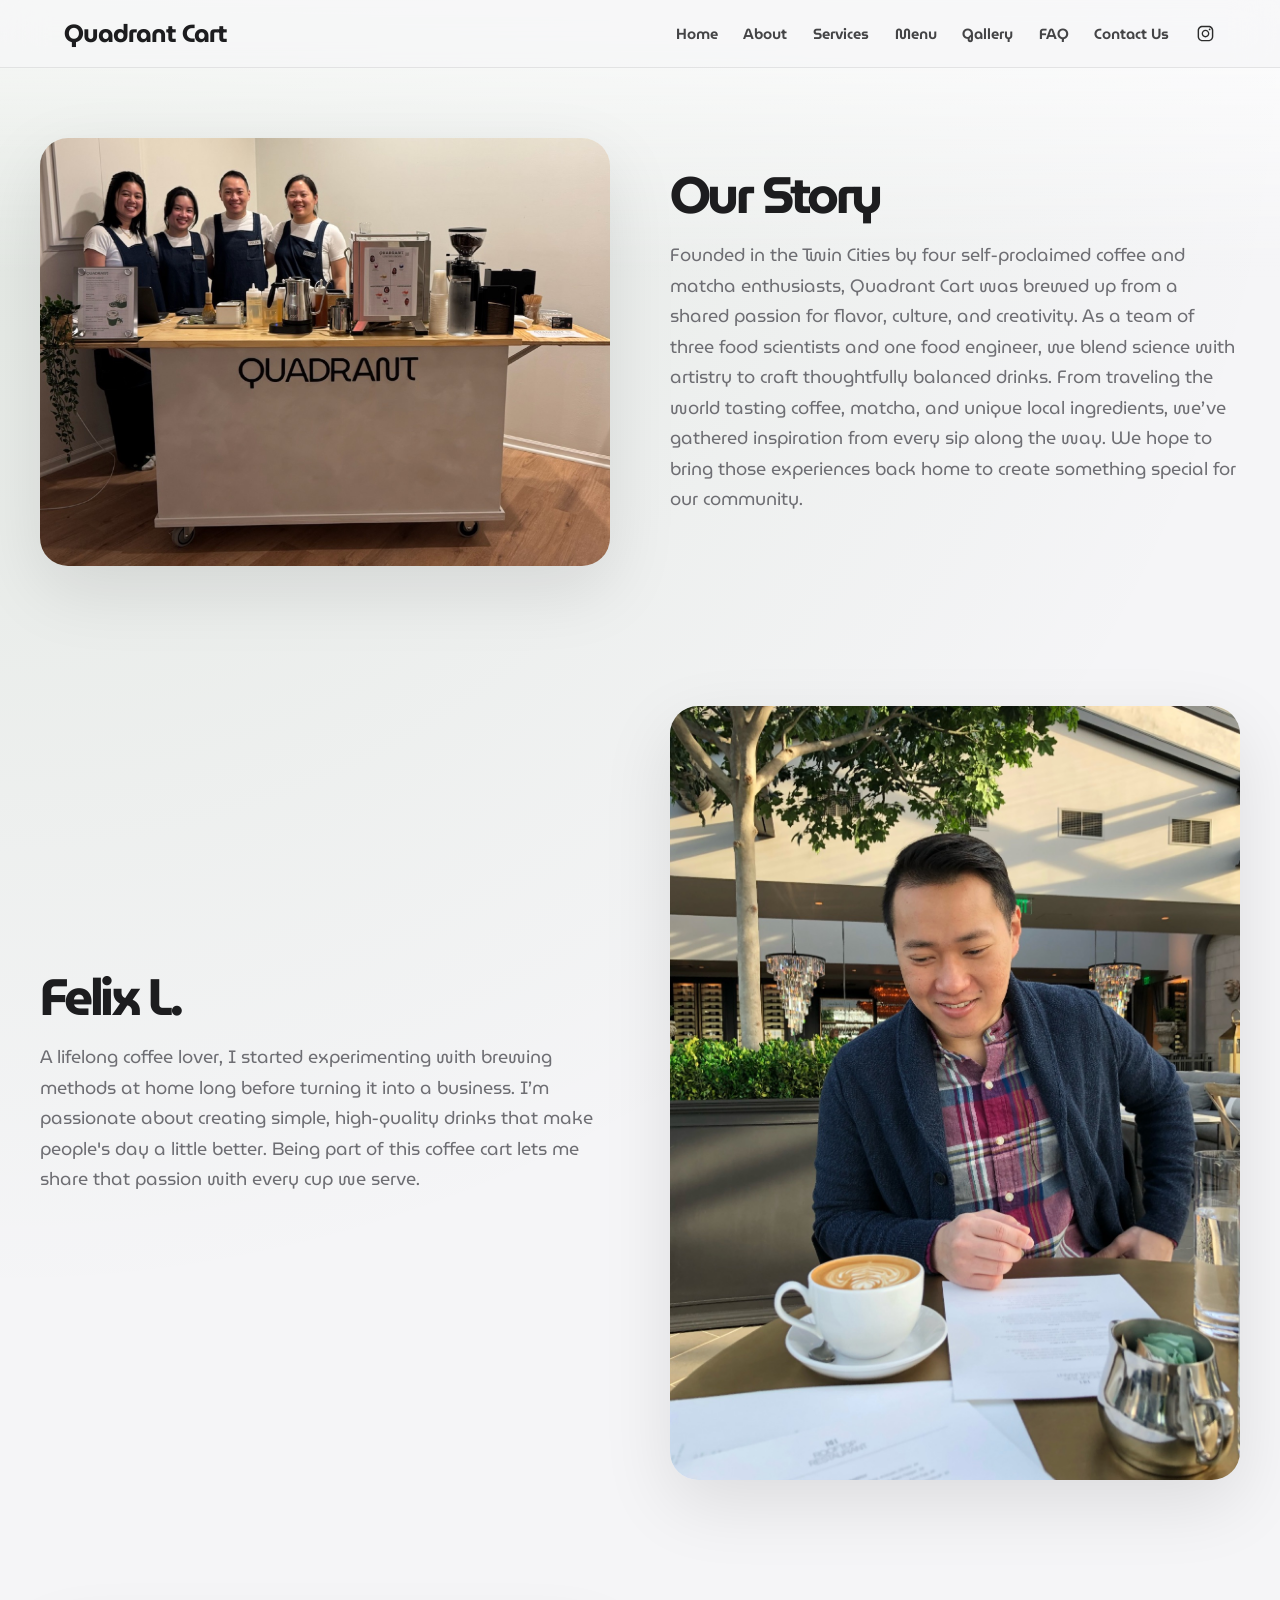
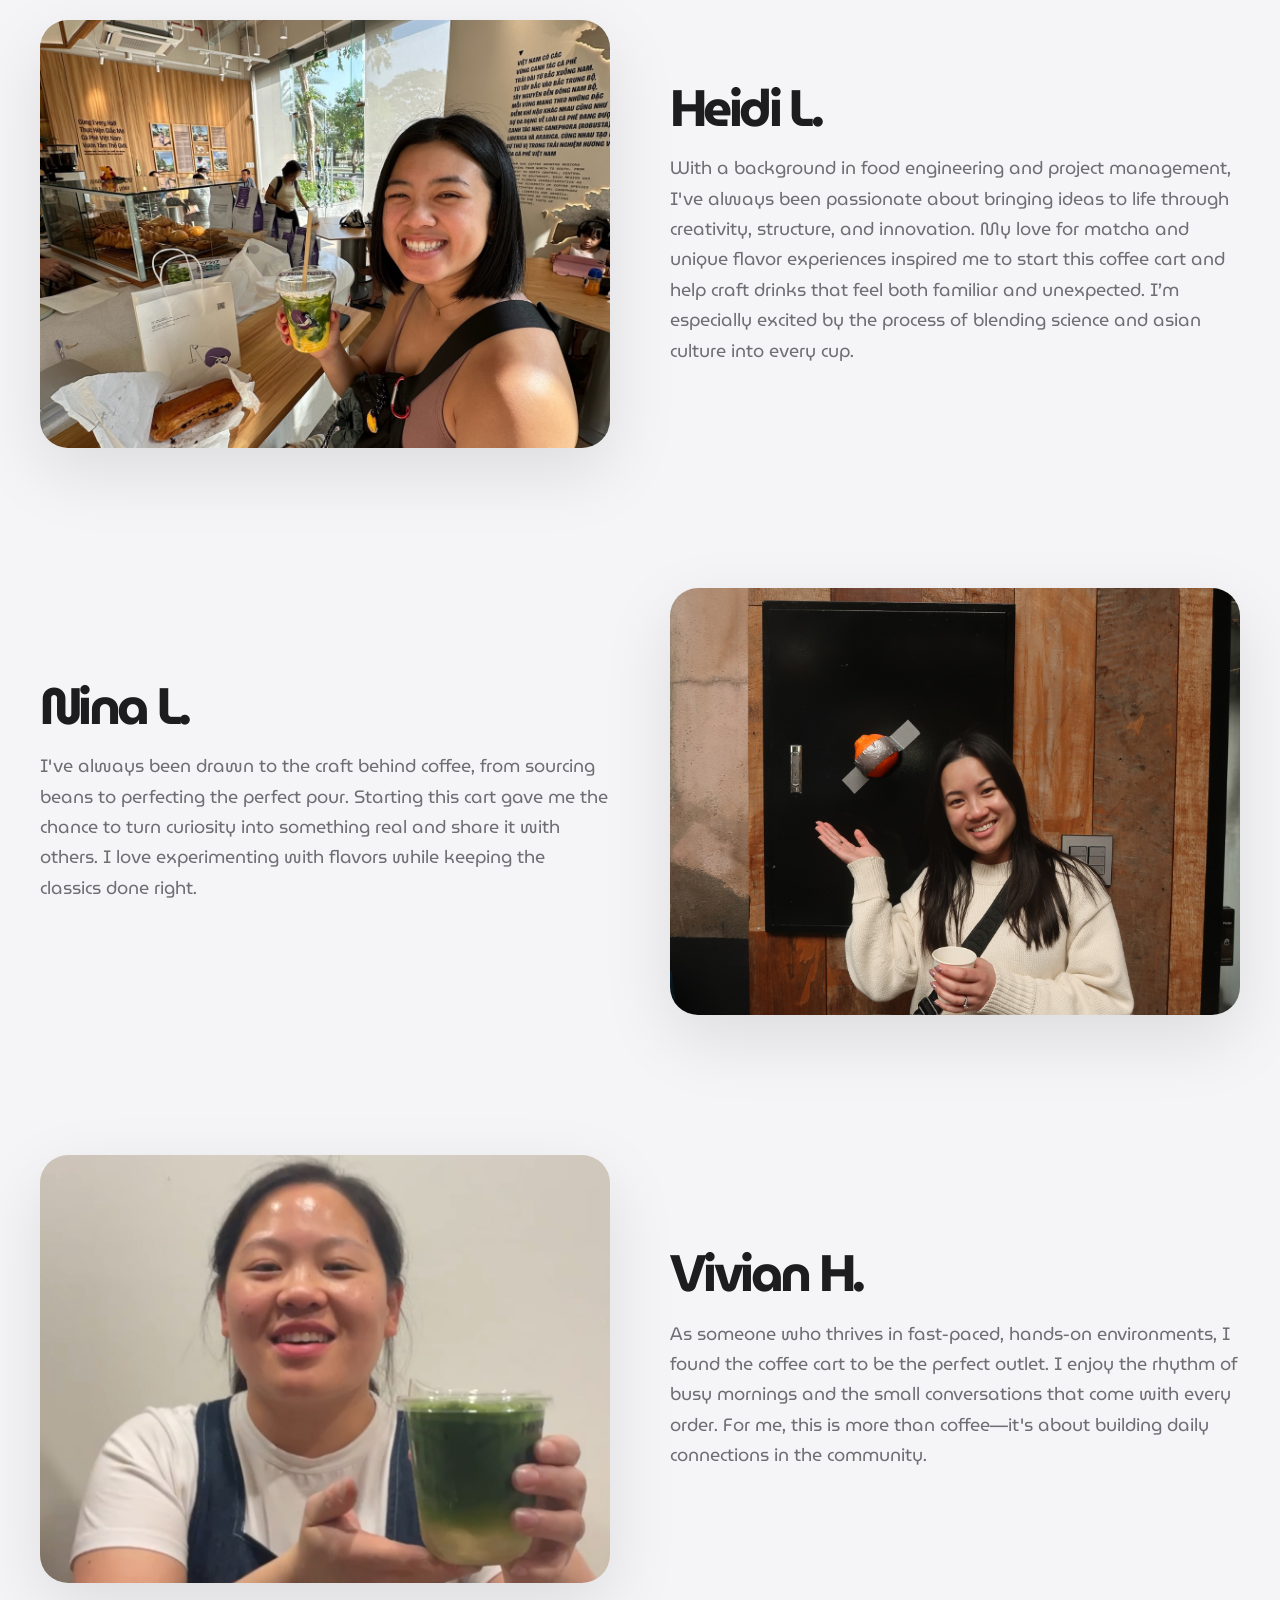
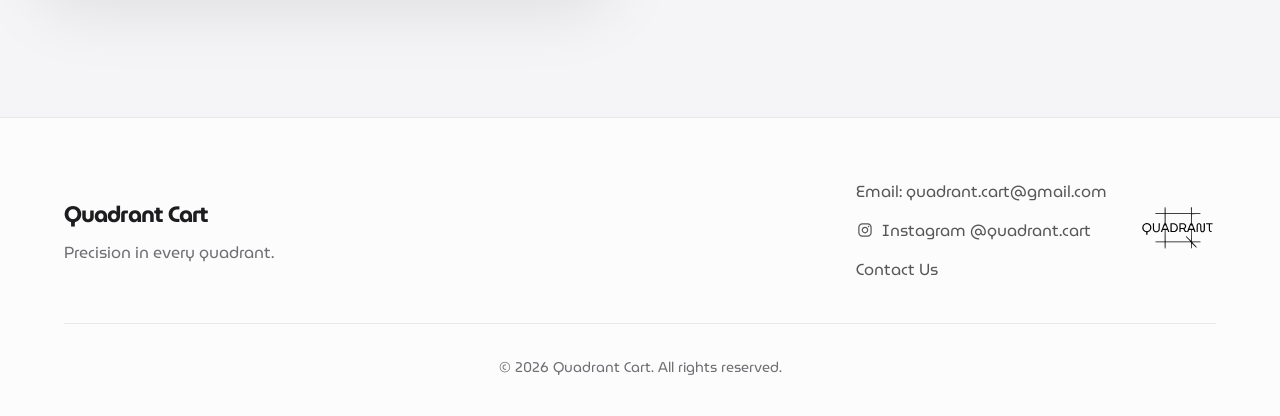
==== about.html @ d786982b "Optimized Code" ====
<!DOCTYPE html>
<html lang="en">

<head>
    <meta charset="UTF-8">
    <meta name="viewport" content="width=device-width, initial-scale=1.0">
    <title>QuadrantCart.com</title>

    <link rel="preconnect" href="https://fonts.googleapis.com">
    <link rel="preconnect" href="https://fonts.gstatic.com" crossorigin>
    <link rel="stylesheet" href="https://fonts.googleapis.com/css2?family=MuseoModerno:wght@400;600;700&display=swap">
    <link rel="stylesheet" href="styles.css">
</head>

<body>

    <header class="navbar">
        <a href="index.html" class="logo">Quadrant Cart</a>

        <nav aria-label="Main navigation">
            <ul class="nav-links">
                <li><a href="index.html">Home</a></li>
                <li><a href="about.html">About</a></li>
                <li><a href="services.html">Services</a></li>
                <li><a href="menu.html">Menu</a></li>
                <li><a href="gallery.html">Gallery</a></li>
                <li><a href="faq.html">FAQ</a></li>
                <li><a href="contact-us.html">Contact Us</a></li>
                <li>
                    <a href="https://www.instagram.com/quadrant.cart" target="_blank" rel="noopener noreferrer">
                    <img src="insta-logo.svg" alt="@Quadrant.cart" class="nav-logo" width="32" height="32" decoding="async">
                    </a>
                </li>
            </ul>
        </nav>
    </header>

<main>
<section class="about-section">
    <div class="about-container">

        <div class="about-left">
            <img src="optimized/quad-team.jpg" alt="Matcha cart" decoding="async" fetchpriority="high">
        </div>

        <div class="about-right">
            <h2>Our Story</h2>
            <p>
                Founded in the Twin Cities by four self-proclaimed coffee and matcha enthusiasts, Quadrant Cart was brewed up from a shared passion for flavor, culture, and creativity. As a team of three food scientists and one food engineer, we blend science with artistry to craft thoughtfully balanced drinks. From traveling the world tasting coffee, matcha, and unique local ingredients, we’ve gathered inspiration from every sip along the way. We hope to bring those experiences back home to create something special for our community.
            </p>
        </div>

    </div>
</section>

<section class="about-section" id="felix">
    <div class="about-container reverse">

        <div class="about-left about-left-felix">
            <img src="optimized/felix.jpg" alt="" loading="lazy" decoding="async">
        </div>

        <div class="about-right">
            <h2>Felix L.</h2>
            <p>
                A lifelong coffee lover, I started experimenting with brewing methods at home long before turning it into a business. I’m passionate about creating simple, high-quality drinks that make people's day a little better. Being part of this coffee cart lets me share that passion with every cup we serve.
            </p>
        </div>

    </div>
</section>

<section class="about-section" id="heidi">
    <div class="about-container">

        <div class="about-left">
            <img src="optimized/heidi.jpg" alt="Matcha cart" loading="lazy" decoding="async">
        </div>

        <div class="about-right">
            <h2>Heidi L.</h2>
            <p>
                With a background in food engineering and project management, I've always been passionate about bringing ideas to life through creativity, structure, and innovation. My love for matcha and unique flavor experiences inspired me to start this coffee cart and help craft drinks that feel both familiar and unexpected. I’m especially excited by the process of blending science and asian culture into every cup.
            </p>
        </div>

    </div>
</section>

<section class="about-section" id="nina">
    <div class="about-container reverse">

        <div class="about-left">
            <img src="optimized/nina.jpg" alt="" loading="lazy" decoding="async">
        </div>

        <div class="about-right">
            <h2>Nina L.</h2>
            <p>
                I've always been drawn to the craft behind coffee, from sourcing beans to perfecting the perfect pour. Starting this cart gave me the chance to turn curiosity into something real and share it with others. I love experimenting with flavors while keeping the classics done right.
            </p>
        </div>

    </div>
</section>

<section class="about-section" id="vivian">
    <div class="about-container">

        <div class="about-left">
            <img src="optimized/vivian.jpg" alt="Matcha cart" loading="lazy" decoding="async">
        </div>

        <div class="about-right">
            <h2>Vivian H.</h2>
            <p>
                As someone who thrives in fast-paced, hands-on environments, I found the coffee cart to be the perfect outlet. I enjoy the rhythm of busy mornings and the small conversations that come with every order. For me, this is more than coffee—it's about building daily connections in the community.
            </p>
        </div>

    </div>
</section>

</main>

<footer class="footer">
    <div class="footer-content">

        <div class="footer-left">
            <h3>Quadrant Cart</h3>
            <p>Precision in every quadrant.</p>
        </div>

        <div class="footer-links">
            <a href="mailto:quadrant.cart@gmail.com">Email: quadrant.cart@gmail.com</a>
            <a href="https://www.instagram.com/quadrant.cart" target="_blank" rel="noopener noreferrer">Instagram @quadrant.cart</a>
            <a href="contact-us.html">Contact Us</a>
        </div>

        <div class="footer-logo">
            <a href="https://www.instagram.com/quadrant.cart" target="_blank" rel="noopener noreferrer">
                <img src="Logo.svg" alt="Quadrant Cart Logo" class="footer-img" loading="lazy" decoding="async">
            </a>
        </div>

    </div>


    <div class="footer-bottom">
        <p>© 2026 Quadrant Cart. All rights reserved.</p>
    </div>
</footer>

</body>

</html>
---- styles.css ----
:root {
    --bg: #f5f5f7;
    --surface: rgba(255, 255, 255, 0.78);
    --surface-solid: #ffffff;
    --text: #1d1d1f;
    --muted: #6e6e73;
    --line: rgba(0, 0, 0, 0.08);
    --accent: #2e6417;
    --shadow: 0 24px 70px rgba(0, 0, 0, 0.10);
    --radius-xl: 34px;
    --radius-md: 18px;
}

* {
    box-sizing: border-box;
}

html {
    scroll-behavior: smooth;
    scroll-padding-top: 96px;
}

body {
    margin: 0;
    background:
        radial-gradient(circle at top left, rgba(46, 100, 23, 0.10), transparent 34%),
        var(--bg);
    color: var(--text);
    font-family: 'MuseoModerno', -apple-system, BlinkMacSystemFont, "SF Pro Display", "Segoe UI", sans-serif;
    -webkit-font-smoothing: antialiased;
}

body::before {
    content: "";
    position: fixed;
    inset: 0;
    pointer-events: none;
    background: linear-gradient(180deg, rgba(255, 255, 255, 0.80), transparent 280px);
    z-index: -1;
}

.navbar {
    position: sticky;
    top: 0;
    z-index: 10;
    display: flex;
    justify-content: space-between;
    align-items: center;
    min-height: 64px;
    padding: 14px clamp(20px, 5vw, 72px);
    background: rgba(245, 245, 247, 0.72);
    border-bottom: 1px solid var(--line);
    backdrop-filter: saturate(180%) blur(22px);
    -webkit-backdrop-filter: saturate(180%) blur(22px);
}

.logo {
    color: var(--text);
    text-decoration: none;
    font-size: clamp(1.15rem, 2vw, 1.55rem);
    font-weight: 700;
    letter-spacing: -0.04em;
    white-space: nowrap;
}

.logo:hover {
    opacity: 0.72;
}

nav {
    display: flex;
    align-items: center;
}

.nav-links {
    list-style: none;
    display: flex;
    align-items: center;
    gap: clamp(12px, 2vw, 28px);
    margin: 0;
    padding: 0;
}

.nav-links a {
    color: var(--text);
    text-decoration: none;
    font-size: 0.92rem;
    font-weight: 600;
    opacity: 0.82;
    transition: opacity 0.2s ease, color 0.2s ease;
}

.nav-links a:hover {
    color: var(--accent);
    opacity: 1;
}

.nav-logo {
    display: block;
    height: 21px;
    width: auto;
}

main {
    width: min(100% - 32px, 1440px);
    margin: 0 auto;
}

.hero-section,
.hero-section_2 {
    display: grid;
    grid-template-columns: minmax(0, 1fr) minmax(0, 1fr);
    gap: clamp(16px, 2vw, 28px);
    min-height: 720px;
    padding: clamp(18px, 3vw, 38px) 0;
}

.box {
    min-width: 0;
    overflow: hidden;
    border-radius: var(--radius-xl);
    box-shadow: var(--shadow);
}

.left-box {
    background: url('optimized/cof-cart.jpg') center/cover no-repeat;
}

.right-box,
.left-box_2 {
    display: flex;
    flex-direction: column;
    justify-content: center;
    align-items: center;
    text-align: center;
    gap: 18px;
    padding: clamp(42px, 7vw, 96px);
    background: linear-gradient(145deg, rgba(255,255,255,0.94), rgba(239,239,241,0.72));
    border: 1px solid rgba(255, 255, 255, 0.72);
}

.eyebrow {
    margin: 0;
    color: var(--accent);
    font-size: 0.88rem;
    font-weight: 700;
    letter-spacing: 0.12em;
    text-transform: uppercase;
}

.right-box h1,
.left-box_2 h2,
.testimonials h2,
.about-right h2,
.faq-section h2 {
    margin: 0;
    color: var(--text);
    font-weight: 700;
    letter-spacing: -0.07em;
    line-height: 0.96;
}

.right-box h1 {
    max-width: 720px;
    font-size: clamp(3.5rem, 7vw, 7.8rem);
}

.hero-copy {
    max-width: 560px;
    margin: 0;
    color: var(--muted);
    font-size: clamp(1.08rem, 1.8vw, 1.45rem);
    line-height: 1.5;
}

.button-group {
    display: flex;
    justify-content: center;
    align-items: center;
    flex-wrap: wrap;
    gap: 14px;
    margin-top: 12px;
}

.button,
.but_dis,
.but_book_event {
    display: inline-flex;
    align-items: center;
    justify-content: center;
    min-height: 48px;
    padding: 14px 26px;
    border: 1px solid transparent;
    border-radius: 999px;
    font-family: inherit;
    font-size: 1rem;
    font-weight: 700;
    text-decoration: none;
    cursor: pointer;
    transition: transform 0.22s ease, box-shadow 0.22s ease, background 0.22s ease;
}

.button:hover,
.but_dis:hover,
.but_book_event:hover {
    transform: translateY(-2px);
}

.button-dark,
.but_dis {
    background: var(--text);
    color: white;
    box-shadow: 0 12px 26px rgba(0, 0, 0, 0.18);
}

.button-light,
.but_book_event {
    background: rgba(255, 255, 255, 0.68);
    color: var(--text);
    border-color: var(--line);
}

.team-section {
    min-height: 560px;
}

.left-box_2 h2 {
    font-size: clamp(3rem, 5.5vw, 6.2rem);
}

.team-list {
    display: grid;
    gap: 8px;
    color: var(--muted);
    font-size: clamp(1rem, 1.5vw, 1.25rem);
}

.team-list a {
    margin: 0;
    color: var(--muted);
    text-decoration: none;
    transition: color 0.2s ease, transform 0.2s ease;
}

.team-list a:hover {
    color: var(--accent);
    transform: translateY(-1px);
}

.right-box_2 {
    background:
        linear-gradient(180deg, rgba(255,255,255,0.04), rgba(0,0,0,0.05)),
        url('optimized/quad-team.jpg') center/cover no-repeat;
}

.home-services {
    padding: clamp(76px, 8vw, 128px) 0;
}

.section-heading {
    display: grid;
    gap: 14px;
    margin: 0 auto 42px;
    text-align: center;
}

.section-heading h2 {
    max-width: 820px;
    margin: 0 auto;
    color: var(--text);
    font-size: clamp(2.7rem, 5.4vw, 6rem);
    font-weight: 700;
    letter-spacing: -0.07em;
    line-height: 0.96;
}

.service-grid {
    display: grid;
    grid-template-columns: repeat(4, minmax(0, 1fr));
    gap: 18px;
}

.service-card {
    min-width: 0;
    overflow: hidden;
    background: rgba(255, 255, 255, 0.74);
    border: 1px solid rgba(255, 255, 255, 0.82);
    border-radius: 26px;
    box-shadow: 0 14px 44px rgba(0,0,0,0.07);
    transition: transform 0.22s ease, box-shadow 0.22s ease;
}

.service-card:hover {
    transform: translateY(-6px);
    box-shadow: 0 20px 56px rgba(0,0,0,0.10);
}

.service-card img {
    display: block;
    width: 100%;
    aspect-ratio: 4 / 3;
    object-fit: cover;
}

.service-card:nth-child(1) img {
    object-position: center 58%;
}

.service-card:nth-child(2) img {
    object-position: center 62%;
}

.service-card:nth-child(3) img {
    object-position: center 48%;
}

.service-card:nth-child(4) img {
    object-position: center 58%;
}

.service-card-content {
    display: flex;
    min-height: 290px;
    flex-direction: column;
    gap: 16px;
    padding: 26px;
}

.service-card h3 {
    margin: 0;
    color: var(--text);
    font-size: clamp(1.35rem, 2vw, 1.95rem);
    letter-spacing: -0.04em;
    line-height: 1.05;
}

.service-card p {
    margin: 0;
    color: var(--muted);
    font-size: 0.98rem;
    line-height: 1.62;
}

.service-link {
    display: inline-flex;
    width: fit-content;
    margin-top: auto;
    color: var(--accent);
    font-size: 0.82rem;
    font-weight: 700;
    letter-spacing: 0.10em;
    text-decoration: none;
    text-transform: uppercase;
}

.service-link:hover {
    color: var(--text);
}

.events-section {
    padding: clamp(76px, 8vw, 128px) 0;
}

.events-panel {
    display: grid;
    grid-template-columns: minmax(320px, 0.95fr) minmax(0, 1.05fr);
    gap: 18px;
    align-items: stretch;
}

.calendar-card,
.event-list {
    background: rgba(255, 255, 255, 0.74);
    border: 1px solid rgba(255, 255, 255, 0.82);
    border-radius: 26px;
    box-shadow: 0 14px 44px rgba(0,0,0,0.07);
}

.calendar-card {
    padding: clamp(22px, 3vw, 34px);
}

.calendar-header {
    display: flex;
    justify-content: space-between;
    align-items: center;
    gap: 18px;
    margin-bottom: 24px;
}

.calendar-header div {
    text-align: center;
}

.calendar-header p {
    margin: 0;
    color: var(--text);
    font-size: clamp(2rem, 4vw, 3.6rem);
    font-weight: 700;
    letter-spacing: -0.06em;
    line-height: 0.96;
}

.calendar-header span {
    color: var(--muted);
    font-weight: 700;
}

.calendar-nav-button {
    display: grid;
    place-items: center;
    width: 44px;
    height: 44px;
    flex: 0 0 auto;
    border: 1px solid var(--line);
    border-radius: 999px;
    background: rgba(255, 255, 255, 0.72);
    color: var(--text);
    cursor: pointer;
    font-family: inherit;
    font-size: 1.45rem;
    font-weight: 700;
    transition: background 0.22s ease, color 0.22s ease, opacity 0.22s ease;
}

.calendar-nav-button:hover:not(:disabled) {
    background: var(--text);
    color: white;
}

.calendar-nav-button:disabled {
    cursor: not-allowed;
    opacity: 0.34;
}

.calendar-grid {
    display: grid;
    grid-template-columns: repeat(7, minmax(0, 1fr));
    gap: 8px;
}

.calendar-grid > span:not(.calendar-day) {
    color: var(--muted);
    font-size: 0.72rem;
    font-weight: 700;
    text-align: center;
    text-transform: uppercase;
}

.calendar-day {
    display: grid;
    place-items: center;
    min-height: 44px;
    border: 1px solid var(--line);
    border-radius: 14px;
    background: rgba(255, 255, 255, 0.64);
    color: var(--text);
    font-weight: 700;
}

.calendar-day.is-muted {
    color: rgba(110, 110, 115, 0.38);
}

.calendar-day.has-event {
    position: relative;
    background: var(--text);
    color: white;
    box-shadow: 0 10px 24px rgba(0, 0, 0, 0.14);
}

.calendar-day.has-event::after {
    content: "";
    position: absolute;
    bottom: 7px;
    width: 5px;
    height: 5px;
    border-radius: 999px;
    background: var(--accent);
}

.event-list {
    display: flex;
    flex-direction: column;
    gap: 14px;
    padding: clamp(22px, 3vw, 34px);
}

.event-card {
    display: grid;
    grid-template-columns: 84px 1fr;
    gap: 18px;
    align-items: center;
    padding: 20px;
    border: 1px solid var(--line);
    border-radius: 20px;
    background: rgba(255, 255, 255, 0.68);
}

.event-card time {
    display: grid;
    place-items: center;
    min-height: 58px;
    border-radius: 16px;
    background: rgba(46, 100, 23, 0.10);
    color: var(--accent);
    font-weight: 700;
}

.event-card h3 {
    margin: 0 0 6px;
    color: var(--text);
    font-size: clamp(1.15rem, 2vw, 1.55rem);
    letter-spacing: -0.04em;
}

.event-card p {
    margin: 0;
    color: var(--muted);
    line-height: 1.45;
}

.event-button {
    align-self: flex-start;
    margin-top: auto;
}

.services-page {
    padding: clamp(64px, 8vw, 112px) 0 24px;
}

.services-page-hero {
    max-width: 920px;
    margin: 0 auto clamp(58px, 7vw, 92px);
    text-align: center;
}

.services-page-hero h1 {
    margin: 12px auto 20px;
    color: var(--text);
    font-size: clamp(3rem, 7vw, 7rem);
    font-weight: 700;
    letter-spacing: -0.07em;
    line-height: 0.96;
}

.services-page-hero p:last-child {
    max-width: 720px;
    margin: 0 auto;
    color: var(--muted);
    font-size: clamp(1.05rem, 1.6vw, 1.3rem);
    line-height: 1.55;
}

.package-section,
.service-details-section,
.quote-section {
    padding: clamp(58px, 7vw, 92px) 0;
}

.package-grid {
    display: grid;
    grid-template-columns: repeat(4, minmax(0, 1fr));
    gap: 18px;
}

.package-card,
.service-detail-card,
.quote-section {
    background: rgba(255, 255, 255, 0.74);
    border: 1px solid rgba(255, 255, 255, 0.82);
    border-radius: 26px;
    box-shadow: 0 14px 44px rgba(0,0,0,0.07);
}

.package-card {
    display: flex;
    min-height: 330px;
    flex-direction: column;
    padding: 28px;
}

.package-number {
    margin: 0 0 22px;
    color: var(--accent);
    font-size: clamp(1.45rem, 2.4vw, 2rem);
    font-weight: 700;
    letter-spacing: -0.04em;
}

.package-card ul,
.service-detail-card ul {
    display: grid;
    gap: 12px;
    margin: 0;
    padding-left: 20px;
    color: var(--text);
    line-height: 1.55;
}

.package-card li::marker,
.service-detail-card li::marker {
    color: var(--accent);
}

.service-details-section {
    display: grid;
    grid-template-columns: repeat(2, minmax(0, 1fr));
    gap: 18px;
}

.service-detail-card {
    padding: 32px;
}

.service-detail-card h2,
.quote-copy h2 {
    margin: 0 0 14px;
    color: var(--text);
    font-size: clamp(2rem, 4vw, 3.8rem);
    letter-spacing: -0.07em;
    line-height: 0.96;
}

.service-detail-card p,
.quote-copy p {
    margin: 0 0 22px;
    color: var(--muted);
    line-height: 1.65;
}

.quote-section {
    display: grid;
    grid-template-columns: minmax(0, 0.82fr) minmax(320px, 1.18fr);
    gap: clamp(28px, 5vw, 70px);
    align-items: start;
    padding: clamp(28px, 5vw, 54px);
}

.quote-copy {
    position: sticky;
    top: 104px;
}

.quote-form {
    display: flex;
    flex-direction: column;
    gap: 18px;
}

.quote-form input,
.quote-form select,
.quote-form textarea {
    width: 100%;
    padding: 18px;
    border: 1px solid var(--line);
    border-radius: 16px;
    background: rgba(255, 255, 255, 0.78);
    color: var(--text);
    font-family: inherit;
    font-size: 0.95rem;
}

.quote-form input:focus,
.quote-form select:focus,
.quote-form textarea:focus {
    border-color: rgba(46, 100, 23, 0.42);
    box-shadow: 0 0 0 4px rgba(46, 100, 23, 0.10);
    outline: none;
}

.quote-options {
    display: grid;
    gap: 12px;
    margin: 0;
    padding: 18px;
    border: 1px solid var(--line);
    border-radius: 16px;
    background: rgba(255, 255, 255, 0.50);
}

.quote-options legend {
    padding: 0 8px;
    color: var(--muted);
    font-size: 0.86rem;
    font-weight: 700;
}

.quote-options label {
    display: flex;
    gap: 10px;
    align-items: center;
    color: var(--text);
}

.quote-options input {
    width: auto;
}

.quote-form button {
    align-self: flex-start;
    min-height: 48px;
    padding: 14px 26px;
    border: 1px solid var(--text);
    border-radius: 999px;
    background: var(--text);
    color: white;
    cursor: pointer;
    font-family: inherit;
    font-size: 1rem;
    font-weight: 700;
}

.quote-form button:hover {
    background: transparent;
    color: var(--text);
}

.testimonials {
    padding: clamp(78px, 8vw, 132px) 0;
    text-align: center;
}

.testimonials h2 {
    margin: 12px auto 42px;
    max-width: 820px;
    font-size: clamp(2.6rem, 5vw, 5.6rem);
}

.testimonial-container {
    display: grid;
    grid-template-columns: repeat(3, minmax(0, 1fr));
    gap: 18px;
}

.testimonial-card {
    display: flex;
    flex-direction: column;
    justify-content: space-between;
    min-height: 250px;
    padding: 28px;
    text-align: left;
    background: rgba(255, 255, 255, 0.72);
    border: 1px solid rgba(255, 255, 255, 0.80);
    border-radius: 26px;
    box-shadow: 0 14px 44px rgba(0,0,0,0.07);
    transition: transform 0.22s ease, box-shadow 0.22s ease;
}

.testimonial-card:hover {
    transform: translateY(-6px);
    box-shadow: 0 20px 56px rgba(0,0,0,0.10);
}

.testimonial-card p {
    margin: 0;
    color: var(--text);
    font-size: 1rem;
    line-height: 1.65;
}

.testimonial-card h4 {
    margin: 24px 0 0;
    color: var(--muted);
    font-size: 0.95rem;
}

.footer {
    margin: clamp(32px, 5vw, 72px) auto 0;
    padding: 54px clamp(20px, 5vw, 72px) 24px;
    color: var(--text);
    background: rgba(255, 255, 255, 0.70);
    border-top: 1px solid var(--line);
    backdrop-filter: blur(18px);
    -webkit-backdrop-filter: blur(18px);
}

.footer-content {
    display: grid;
    grid-template-columns: 1fr auto auto;
    align-items: center;
    gap: 32px;
    max-width: 1440px;
    margin: 0 auto;
}

.footer-left h3 {
    margin: 0 0 8px;
    font-size: 1.4rem;
    letter-spacing: -0.04em;
}

.footer-left p {
    margin: 0;
    color: var(--muted);
}

.footer-links a,
.footer-social a {
    display: block;
    color: var(--text);
    text-decoration: none;
    margin: 7px 0;
    opacity: 0.74;
    transition: opacity 0.2s ease, color 0.2s ease, transform 0.2s ease;
}

.footer-links a:hover,
.footer-social a:hover {
    color: var(--accent);
    opacity: 1;
}

.footer-links a[href*="instagram"] {
    display: inline-flex;
    align-items: center;
    gap: 8px;
}

.footer-links a[href*="instagram"]::before {
    content: "";
    width: 18px;
    height: 18px;
    flex: 0 0 18px;
    background: currentColor;
    -webkit-mask: url("insta-logo.svg") center / contain no-repeat;
    mask: url("insta-logo.svg") center / contain no-repeat;
}

.footer-links a[href*="instagram"]:hover {
    transform: translateX(2px);
}

.footer-bottom {
    max-width: 1440px;
    margin: 34px auto 0;
    padding-top: 18px;
    border-top: 1px solid var(--line);
    text-align: center;
    color: var(--muted);
    font-size: 0.88rem;
}

.footer-img {
    display: block;
    height: 64px;
    width: auto;
    transition: transform 0.22s ease, opacity 0.22s ease;
}

.footer-img:hover {
    transform: scale(1.04);
}

.gallery-page {
    padding: clamp(64px, 8vw, 112px) 0 24px;
}

.gallery-hero {
    max-width: 900px;
    margin: 0 auto clamp(48px, 6vw, 76px);
    text-align: center;
}

.gallery-hero h1 {
    margin: 12px auto 18px;
    color: var(--text);
    font-size: clamp(3.2rem, 7vw, 7rem);
    font-weight: 700;
    letter-spacing: -0.07em;
    line-height: 0.96;
}

.gallery-hero p:last-child {
    max-width: 680px;
    margin: 0 auto;
    color: var(--muted);
    font-size: clamp(1.05rem, 1.6vw, 1.3rem);
    line-height: 1.55;
}

.gallery-section {
    padding: 0 0 clamp(58px, 7vw, 92px);
}

.gallery-container {
    columns: 3 280px;
    column-gap: 18px;
}

.gallery-item {
    display: inline-block;
    width: 100%;
    margin: 0 0 18px;
    overflow: hidden;
    border: 1px solid rgba(255, 255, 255, 0.82);
    border-radius: 26px;
    background: transparent;
    box-shadow: 0 14px 44px rgba(0,0,0,0.07);
    transition: transform 0.22s ease, box-shadow 0.22s ease;
    break-inside: avoid;
}

.gallery-item:hover {
    transform: translateY(-6px);
    box-shadow: 0 20px 56px rgba(0,0,0,0.10);
}

.gallery-image-button {
    display: block;
    width: 100%;
    padding: 0;
    border: 0;
    background: transparent;
    cursor: zoom-in;
    line-height: 0;
}

.gallery-image-button:focus-visible {
    outline: 4px solid rgba(46, 100, 23, 0.28);
    outline-offset: -4px;
}

.gallery-item img {
    width: 100%;
    height: auto;
    display: block;
    transition: transform 0.32s ease;
}

.gallery-item:hover img {
    transform: scale(1.04);
}

.gallery-lightbox {
    position: fixed;
    inset: 0;
    z-index: 100;
    display: grid;
    place-items: center;
    padding: clamp(18px, 4vw, 52px);
    background: rgba(245, 245, 247, 0.86);
    backdrop-filter: blur(18px);
    -webkit-backdrop-filter: blur(18px);
}

.gallery-lightbox[hidden] {
    display: none;
}

.gallery-lightbox img {
    max-width: min(100%, 1180px);
    max-height: 86vh;
    object-fit: contain;
    border-radius: 26px;
    box-shadow: var(--shadow);
    animation: galleryPop 0.22s ease-out;
}

.gallery-lightbox-close {
    position: fixed;
    top: clamp(16px, 3vw, 32px);
    right: clamp(16px, 3vw, 32px);
    min-height: 44px;
    padding: 11px 18px;
    border: 1px solid var(--line);
    border-radius: 999px;
    background: var(--text);
    color: white;
    cursor: pointer;
    font-family: inherit;
    font-weight: 700;
}

.has-open-lightbox {
    overflow: hidden;
}

@keyframes galleryPop {
    from {
        opacity: 0;
        transform: scale(0.96);
    }
    to {
        opacity: 1;
        transform: scale(1);
    }
}

.about-section {
    padding: 70px 20px;
}

.about-container {
    max-width: 1200px;
    margin: 0 auto;
    display: flex;
    align-items: center;
    gap: 60px;
}

.about-left,
.about-right {
    flex: 1;
}

.about-left {
    display: flex;
    align-items: center;
    justify-content: center;
    aspect-ratio: 4 / 3;
    overflow: hidden;
    border-radius: 28px;
    background: var(--soft);
    box-shadow: var(--shadow);
}

.about-left img {
    width: 100%;
    height: 100%;
    object-fit: cover;
    object-position: center;
    display: block;
}

.about-left-felix {
    display: block;
    aspect-ratio: auto;
    background: transparent;
}

.about-left img[src="optimized/felix.jpg"] {
    height: auto;
    object-fit: initial;
}

.about-left img[src="optimized/heidi.jpg"] {
    object-position: 68% center;
}

.about-left img[src="optimized/vivian.jpg"] {
    object-position: center 28%;
}

.about-right h2 {
    font-size: clamp(2.4rem, 4vw, 4.4rem);
    margin-bottom: 20px;
}

.about-right p {
    color: var(--muted);
    font-size: 1.12rem;
    line-height: 1.7;
}

.about-container.reverse {
    flex-direction: row-reverse;
}

.faq-section {
    max-width: 920px;
    margin: 0 auto;
    padding: 88px 20px;
}

.faq-section > .eyebrow {
    text-align: center;
}

.faq-section h2 {
    text-align: center;
    font-size: clamp(2.4rem, 5vw, 5rem);
    margin-bottom: 44px;
}

.faq details {
    margin-bottom: 14px;
    padding: 22px 24px;
    background: rgba(255, 255, 255, 0.74);
    border: 1px solid rgba(255, 255, 255, 0.82);
    border-radius: 20px;
    box-shadow: 0 12px 34px rgba(0,0,0,0.06);
}

.faq summary {
    color: var(--text);
    font-size: 1.15rem;
    font-weight: 700;
    cursor: pointer;
    list-style: none;
    position: relative;
    padding-right: 34px;
}

.faq summary::-webkit-details-marker {
    display: none;
}

.faq summary::after {
    content: "+";
    position: absolute;
    right: 0;
    font-size: 1.6rem;
    transition: 0.3s;
}

.faq details[open] summary::after {
    content: "−";
}

.faq p {
    margin-top: 15px;
    color: var(--muted);
    font-size: 1rem;
    line-height: 1.65;
}

@keyframes fadeIn {
    from {
        opacity: 0;
        transform: translateY(-5px);
    }
    to {
        opacity: 1;
        transform: translateY(0);
    }
}

details[open] p {
    animation: fadeIn 0.3s ease-in;
}

.menu-page {
    padding: clamp(64px, 8vw, 112px) 0 24px;
}

.menu-page-hero {
    max-width: 920px;
    margin: 0 auto clamp(58px, 7vw, 92px);
    text-align: center;
}

.menu-page-hero h1 {
    margin: 12px auto 20px;
    color: var(--text);
    font-size: clamp(3rem, 7vw, 7rem);
    font-weight: 700;
    letter-spacing: -0.07em;
    line-height: 0.96;
}

.menu-page-hero p:last-child {
    max-width: 720px;
    margin: 0 auto;
    color: var(--muted);
    font-size: clamp(1.05rem, 1.6vw, 1.3rem);
    line-height: 1.55;
}

.menu-card-section,
.quadrant-menu-section {
    padding: clamp(58px, 7vw, 92px) 0;
}

.menu-grid {
    display: grid;
    grid-template-columns: repeat(6, minmax(0, 1fr));
    gap: 18px;
    align-items: stretch;
}

.menu-card {
    min-width: 0;
    padding: 28px;
    background: rgba(255, 255, 255, 0.74);
    border: 1px solid rgba(255, 255, 255, 0.82);
    border-radius: 26px;
    box-shadow: 0 14px 44px rgba(0,0,0,0.07);
}

.menu-card-featured {
    grid-column: span 3;
    grid-row: span 2;
}

.menu-card:not(.menu-card-featured) {
    grid-column: span 3;
}

.menu-card h3 {
    margin: 0 0 22px;
    color: var(--accent);
    font-size: clamp(1.45rem, 2.8vw, 2.4rem);
    font-weight: 700;
    letter-spacing: -0.04em;
    line-height: 1;
}

.menu-card ul {
    display: grid;
    gap: 14px;
    margin: 0;
    padding: 0;
    list-style: none;
}

.menu-card li {
    display: flex;
    justify-content: space-between;
    align-items: baseline;
    gap: 16px;
    color: var(--text);
    line-height: 1.45;
}

.menu-card li span {
    flex: 0 0 auto;
    color: var(--muted);
    font-size: 0.86rem;
    font-weight: 700;
}

.quadrant-map {
    position: relative;
    display: grid;
    min-height: 720px;
    padding: clamp(48px, 6vw, 82px);
    overflow: hidden;
    background:
        linear-gradient(rgba(46, 100, 23, 0.18) 1px, transparent 1px),
        linear-gradient(90deg, rgba(46, 100, 23, 0.18) 1px, transparent 1px),
        rgba(255, 255, 255, 0.74);
    background-size: 34px 34px;
    border: 1px solid rgba(255, 255, 255, 0.82);
    border-radius: 26px;
    box-shadow: 0 14px 44px rgba(0,0,0,0.07);
}

.quadrant-map::before,
.quadrant-map::after {
    content: "";
    position: absolute;
    background: var(--accent);
    opacity: 0.82;
}

.quadrant-map::before {
    left: 50%;
    top: 12%;
    bottom: 12%;
    width: 4px;
    transform: translateX(-50%);
}

.quadrant-map::after {
    top: 54%;
    left: 8%;
    right: 8%;
    height: 4px;
    transform: translateY(-50%);
}

.axis-label {
    position: absolute;
    z-index: 1;
    padding: 6px 10px;
    background: rgba(255, 255, 255, 0.78);
    border-radius: 14px;
    color: var(--accent);
    font-weight: 700;
    letter-spacing: -0.04em;
    text-transform: uppercase;
}

.axis-top {
    top: 24px;
    left: 50%;
    transform: translateX(-50%);
    font-size: clamp(1.6rem, 4vw, 3rem);
}

.axis-bottom {
    bottom: 24px;
    left: 50%;
    transform: translateX(-50%);
    font-size: clamp(1.6rem, 4vw, 3rem);
}

.axis-left {
    left: 28px;
    top: 51%;
    transform: translateY(-50%);
    font-size: clamp(1.2rem, 3vw, 2.2rem);
}

.axis-right {
    right: 28px;
    top: 51%;
    transform: translateY(-50%);
    font-size: clamp(1.2rem, 3vw, 2.2rem);
}

.quadrant-drink {
    position: absolute;
    z-index: 1;
    display: grid;
    justify-items: center;
    gap: 8px;
    max-width: 190px;
    padding: 18px;
    text-align: center;
    background: rgba(255, 255, 255, 0.82);
    border: 1px solid rgba(255, 255, 255, 0.92);
    border-radius: 22px;
    box-shadow: 0 12px 34px rgba(0,0,0,0.08);
}

.quadrant-drink img {
    width: 74px;
    height: 74px;
    object-fit: cover;
    border-radius: 999px;
    box-shadow: 0 8px 24px rgba(0,0,0,0.12);
}

.quadrant-drink span {
    color: var(--muted);
    font-size: 0.8rem;
    font-weight: 700;
    text-transform: uppercase;
}

.quadrant-drink h3 {
    margin: 0;
    color: var(--accent);
    font-size: clamp(1rem, 2vw, 1.35rem);
    letter-spacing: -0.04em;
    line-height: 1.05;
}

.quadrant-drink-heidi {
    top: 14%;
    left: 10%;
}

.quadrant-drink-nina {
    top: 28%;
    left: 38%;
}

.quadrant-drink-ginger {
    top: 17%;
    right: 13%;
}

.quadrant-drink-vivian {
    left: 37%;
    bottom: 17%;
}

.quadrant-drink-orange-tonic {
    left: 13%;
    bottom: 29%;
}

.quadrant-drink-felix {
    right: 13%;
    bottom: 18%;
}

@media (max-width: 1040px) {
    .navbar {
        align-items: flex-start;
        gap: 18px;
        flex-direction: column;
    }

    .nav-links {
        flex-wrap: wrap;
    }

    .hero-section,
    .hero-section_2 {
        grid-template-columns: 1fr;
        min-height: auto;
    }

    .events-panel {
        grid-template-columns: 1fr;
    }

    .left-box,
    .right-box_2 {
        min-height: 520px;
    }

    .testimonial-container,
    .service-grid,
    .package-grid {
        grid-template-columns: repeat(2, minmax(0, 1fr));
    }

    .menu-grid {
        grid-template-columns: repeat(2, minmax(0, 1fr));
    }

    .menu-card-featured,
    .menu-card:not(.menu-card-featured) {
        grid-column: auto;
        grid-row: auto;
    }

    .quote-section {
        grid-template-columns: 1fr;
    }

    .quote-copy {
        position: static;
    }

    .gallery-container {
        columns: 2;
    }

    .service-card-content {
        min-height: 250px;
    }

    .footer-content {
        grid-template-columns: 1fr;
        text-align: center;
        justify-items: center;
    }
}

@media (max-width: 800px) {
    main {
        width: min(100% - 22px, 1440px);
    }

    .right-box h1 {
        font-size: clamp(3rem, 14vw, 5.2rem);
    }

    .left-box,
    .right-box_2 {
        min-height: 430px;
    }

    .testimonial-container,
    .service-grid,
    .package-grid,
    .service-details-section,
    .menu-grid {
        grid-template-columns: 1fr;
    }

    .menu-card-featured {
        grid-column: auto;
    }

    .quadrant-map {
        min-height: 860px;
    }

    .axis-left,
    .axis-right {
        top: 50%;
        writing-mode: vertical-rl;
    }

    .about-container,
    .about-container.reverse {
        flex-direction: column;
        gap: 30px;
    }

    .about-left img {
        height: 100%;
    }
}

@media (max-width: 600px) {
    .navbar {
        padding: 14px 18px;
    }

    .nav-links {
        gap: 12px 16px;
    }

    .nav-links a {
        font-size: 0.84rem;
    }

    .box {
        border-radius: 24px;
    }

    .right-box,
    .left-box_2 {
        padding: 42px 22px;
    }

    .button-group {
        flex-direction: column;
        width: 100%;
    }

    .button,
    .but_dis,
    .but_book_event {
        width: 100%;
    }

    .service-card-content {
        min-height: auto;
        padding: 24px;
    }

    .package-card,
    .service-detail-card,
    .quote-section,
    .menu-card {
        padding: 24px;
    }

    .quadrant-map {
        min-height: auto;
        padding: 28px;
        background:
            linear-gradient(rgba(46, 100, 23, 0.14) 1px, transparent 1px),
            linear-gradient(90deg, rgba(46, 100, 23, 0.14) 1px, transparent 1px),
            rgba(255, 255, 255, 0.74);
        background-size: 28px 28px;
    }

    .quadrant-map::before,
    .quadrant-map::after,
    .axis-label {
        display: none;
    }

    .quadrant-drink {
        position: static;
        max-width: none;
        margin-bottom: 14px;
    }

    .quadrant-drink:last-child {
        margin-bottom: 0;
    }

    .quote-form button {
        width: 100%;
    }

    .calendar-grid {
        gap: 6px;
    }

    .calendar-day {
        min-height: 38px;
        border-radius: 12px;
        font-size: 0.86rem;
    }

    .event-card {
        grid-template-columns: 1fr;
    }

    .event-card time {
        width: fit-content;
        min-height: 0;
        padding: 10px 14px;
    }

    .gallery-container {
        columns: 1;
    }
}
.contact-page {
    padding-top: clamp(84px, 10vw, 140px);
    padding-bottom: 100px;
    color: var(--text);
}

.contact-hero {
    text-align: center;
    margin-bottom: 72px;
    padding: 0 20px;
}

.contact-hero h1 {
    font-size: clamp(3rem, 8vw, 6rem);
    font-weight: 700;
    letter-spacing: -0.07em;
    line-height: 0.96;
    margin-bottom: 20px;
}

.hero-subtext {
    color: var(--muted);
    font-size: 1.1rem;
    margin-bottom: 35px;
}

.contact-tabs {
    width: fit-content;
    margin: 0 auto;
    display: flex;
    justify-content: center;
    gap: 8px;
    flex-wrap: wrap;
    padding: 8px;
    background: rgba(255, 255, 255, 0.70);
    border: 1px solid rgba(255, 255, 255, 0.82);
    border-radius: 999px;
    box-shadow: 0 14px 44px rgba(0,0,0,0.07);
}

.contact-tab {
    min-height: 42px;
    padding: 11px 20px;
    border: 1px solid transparent;
    border-radius: 999px;
    background: transparent;
    color: var(--text);
    cursor: pointer;
    font-family: inherit;
    font-size: 0.95rem;
    font-weight: 700;
    opacity: 0.72;
    transition: background 0.22s ease, color 0.22s ease, opacity 0.22s ease, box-shadow 0.22s ease;
}

.contact-tab:hover,
.contact-tab.is-active {
    background: var(--text);
    color: white;
    opacity: 1;
    box-shadow: 0 10px 24px rgba(0, 0, 0, 0.14);
}

.contact-form-section {
    max-width: 760px;
    margin: 0 auto;
    padding: 34px;
    background: rgba(255, 255, 255, 0.74);
    border: 1px solid rgba(255, 255, 255, 0.82);
    border-radius: 28px;
    box-shadow: 0 14px 44px rgba(0,0,0,0.07);
}

.contact-form-section[hidden] {
    display: none;
}

.form-heading {
    text-align: center;
    margin-bottom: 34px;
}

.form-heading h2 {
    color: var(--text);
    font-size: 2rem;
    margin-bottom: 15px;
    letter-spacing: -0.04em;
}

.form-heading p {
    color: var(--muted);
    line-height: 1.7;
}

.contact-form {
    display: flex;
    flex-direction: column;
    gap: 18px;
}

.form-row {
    display: grid;
    grid-template-columns: 1fr 1fr;
    gap: 18px;
}

.field-label {
    display: grid;
    gap: 8px;
    color: var(--muted);
    font-size: 0.86rem;
    font-weight: 700;
}

.contact-form input,
.contact-form textarea {
    width: 100%;
    padding: 18px;
    border: 1px solid var(--line);
    border-radius: 16px;
    background: rgba(255, 255, 255, 0.78);
    font-family: inherit;
    font-size: 0.95rem;
    color: var(--text);
}

.contact-form input:focus,
.contact-form textarea:focus {
    border-color: rgba(46, 100, 23, 0.42);
    box-shadow: 0 0 0 4px rgba(46, 100, 23, 0.10);
    outline: none;
}

.contact-form textarea {
    resize: vertical;
}

.contact-form button {
    align-self: center;
    margin-top: 10px;
    padding: 15px 42px;
    border: 1px solid var(--text);
    border-radius: 999px;
    background: var(--text);
    color: white;
    cursor: pointer;
    transition: 0.25s ease;
    font-family: inherit;
    font-weight: 700;
}

.contact-form button:hover {
    background: transparent;
    color: var(--text);
}

@media (max-width: 768px) {

    .form-row {
        grid-template-columns: 1fr;
    }

    .contact-tabs {
        width: 100%;
        border-radius: 24px;
    }

    .contact-tab {
        flex: 1;
    }

    .contact-hero {
        margin-bottom: 70px;
    }

    .contact-form-section {
        padding: 24px;
    }

}
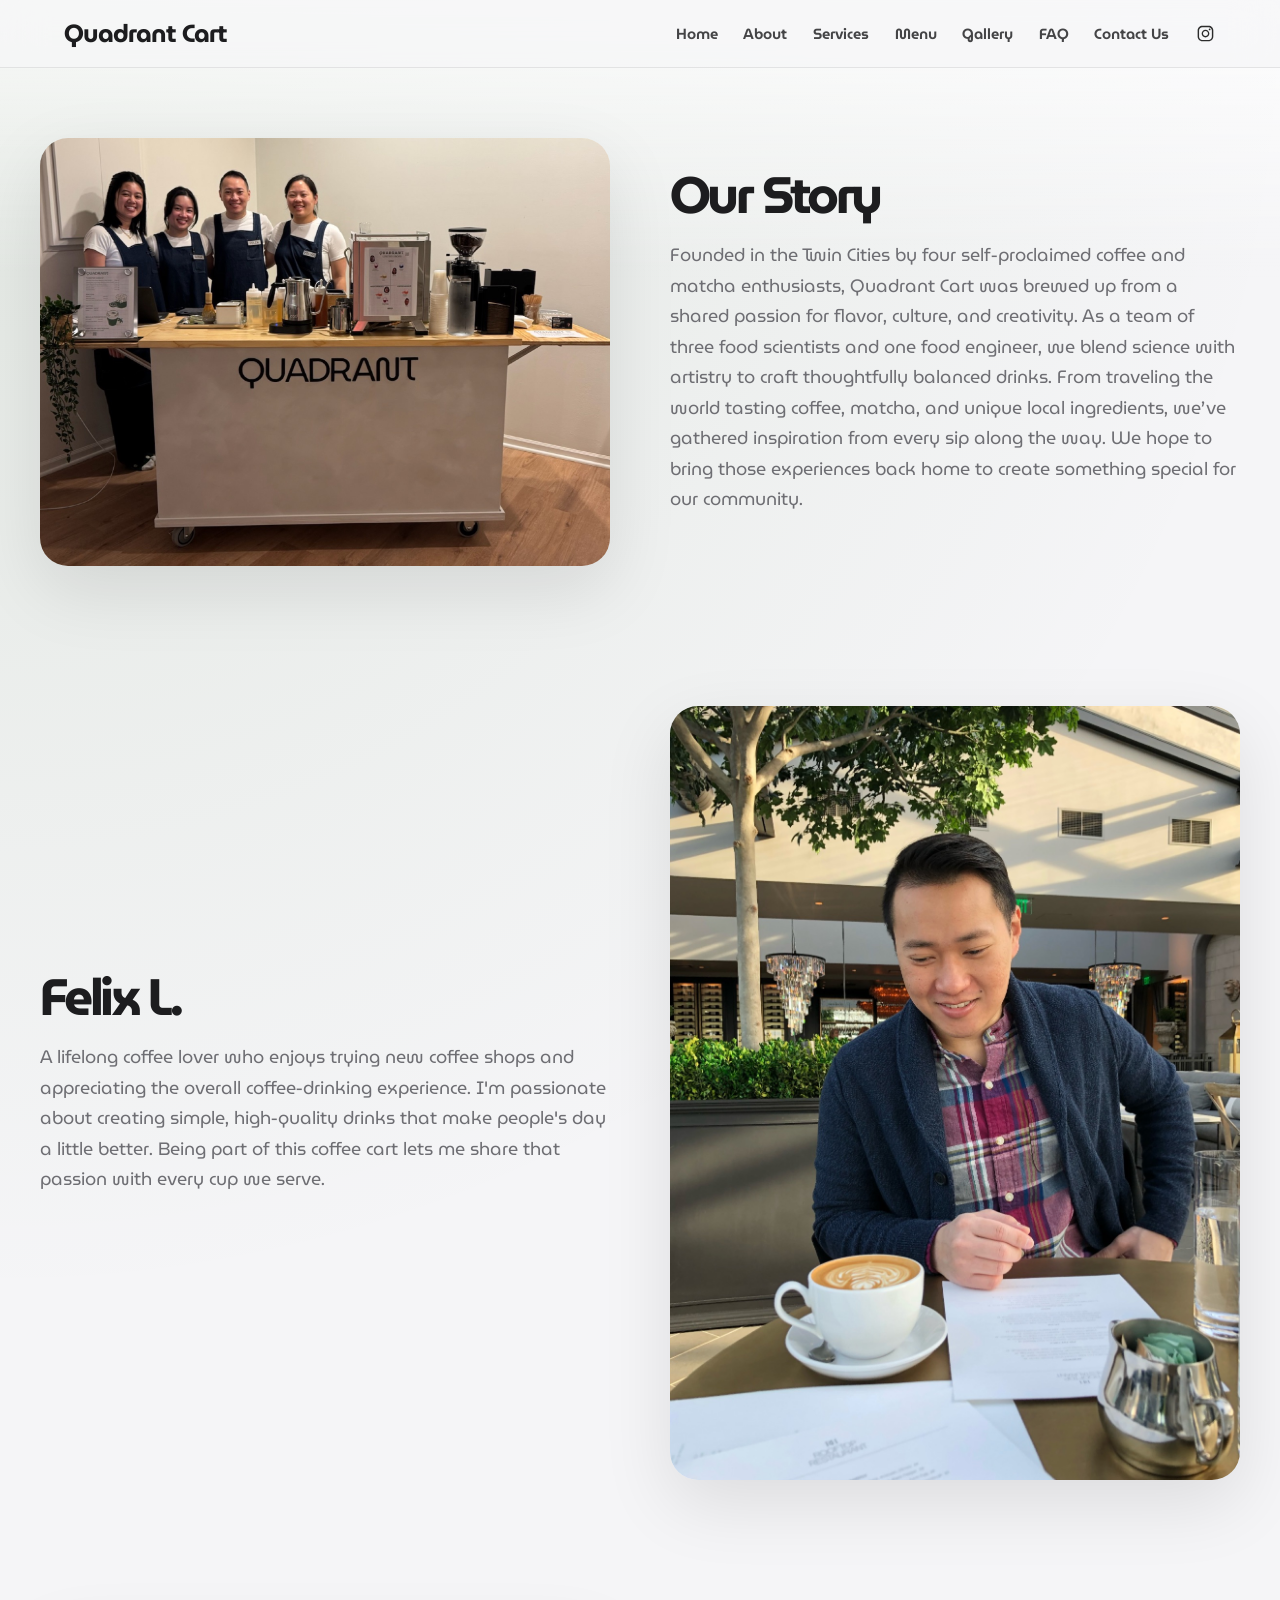
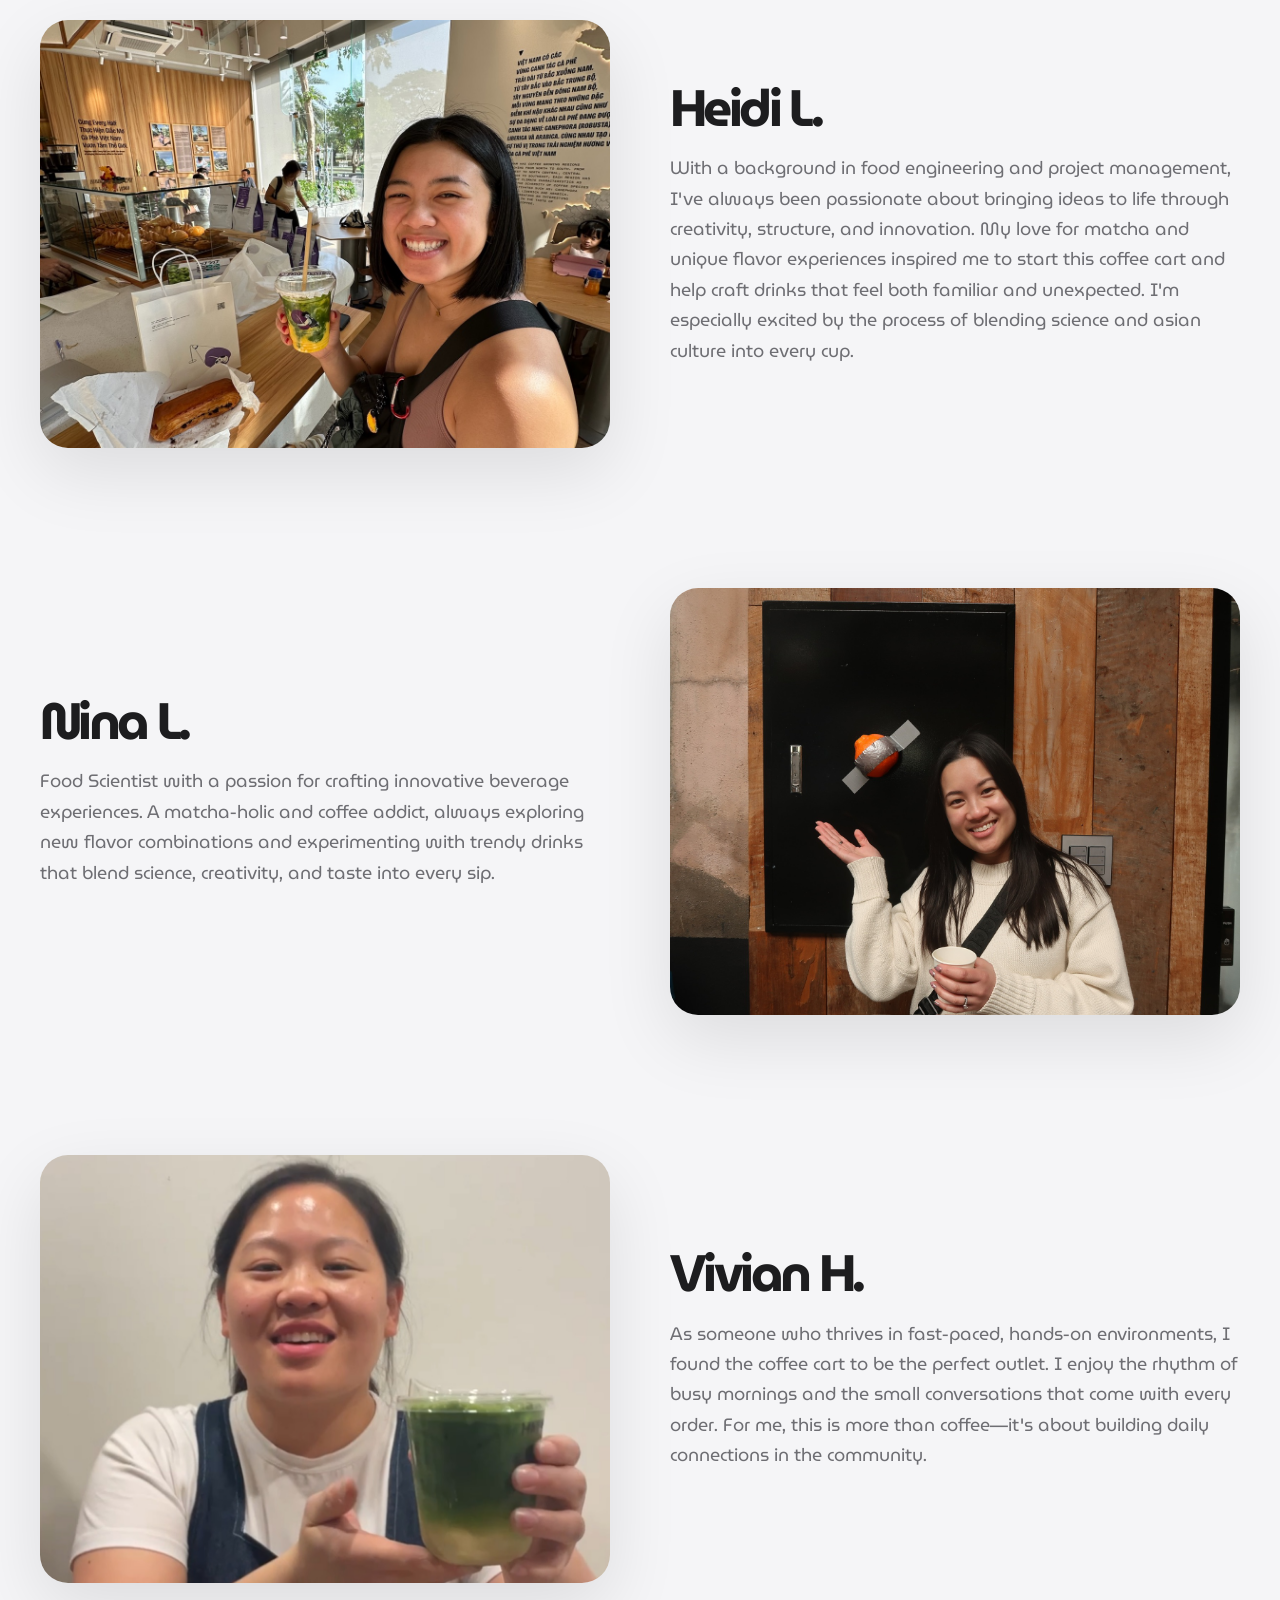
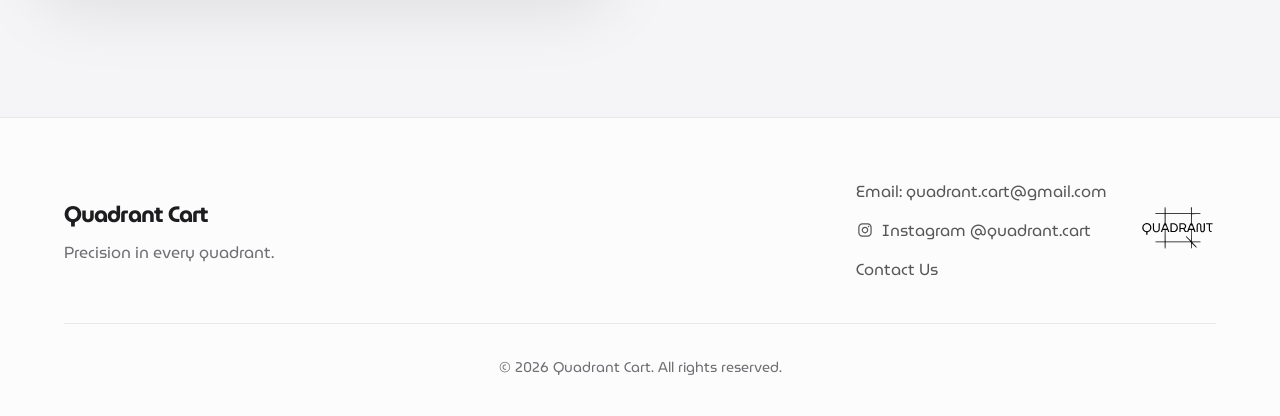
==== commit 7a97373d: "Index update" ====
--- a/about.html
+++ b/about.html
@@ -63,7 +63,7 @@
         <div class="about-right">
             <h2>Felix L.</h2>
             <p>
-                A lifelong coffee lover, I started experimenting with brewing methods at home long before turning it into a business. I’m passionate about creating simple, high-quality drinks that make people's day a little better. Being part of this coffee cart lets me share that passion with every cup we serve.
+                A lifelong coffee lover who enjoys trying new coffee shops and appreciating the overall coffee-drinking experience. I'm passionate about creating simple, high-quality drinks that make people's day a little better. Being part of this coffee cart lets me share that passion with every cup we serve.
             </p>
         </div>
 
@@ -80,7 +80,7 @@
         <div class="about-right">
             <h2>Heidi L.</h2>
             <p>
-                With a background in food engineering and project management, I've always been passionate about bringing ideas to life through creativity, structure, and innovation. My love for matcha and unique flavor experiences inspired me to start this coffee cart and help craft drinks that feel both familiar and unexpected. I’m especially excited by the process of blending science and asian culture into every cup.
+                With a background in food engineering and project management, I've always been passionate about bringing ideas to life through creativity, structure, and innovation. My love for matcha and unique flavor experiences inspired me to start this coffee cart and help craft drinks that feel both familiar and unexpected. I'm especially excited by the process of blending science and asian culture into every cup.
             </p>
         </div>
 
@@ -97,7 +97,8 @@
         <div class="about-right">
             <h2>Nina L.</h2>
             <p>
-                I've always been drawn to the craft behind coffee, from sourcing beans to perfecting the perfect pour. Starting this cart gave me the chance to turn curiosity into something real and share it with others. I love experimenting with flavors while keeping the classics done right.
+                Food Scientist with a passion for crafting innovative beverage experiences. A matcha-holic and coffee addict, always exploring new flavor combinations and experimenting with trendy drinks that blend science, creativity, and taste into every sip.
+
             </p>
         </div>
 
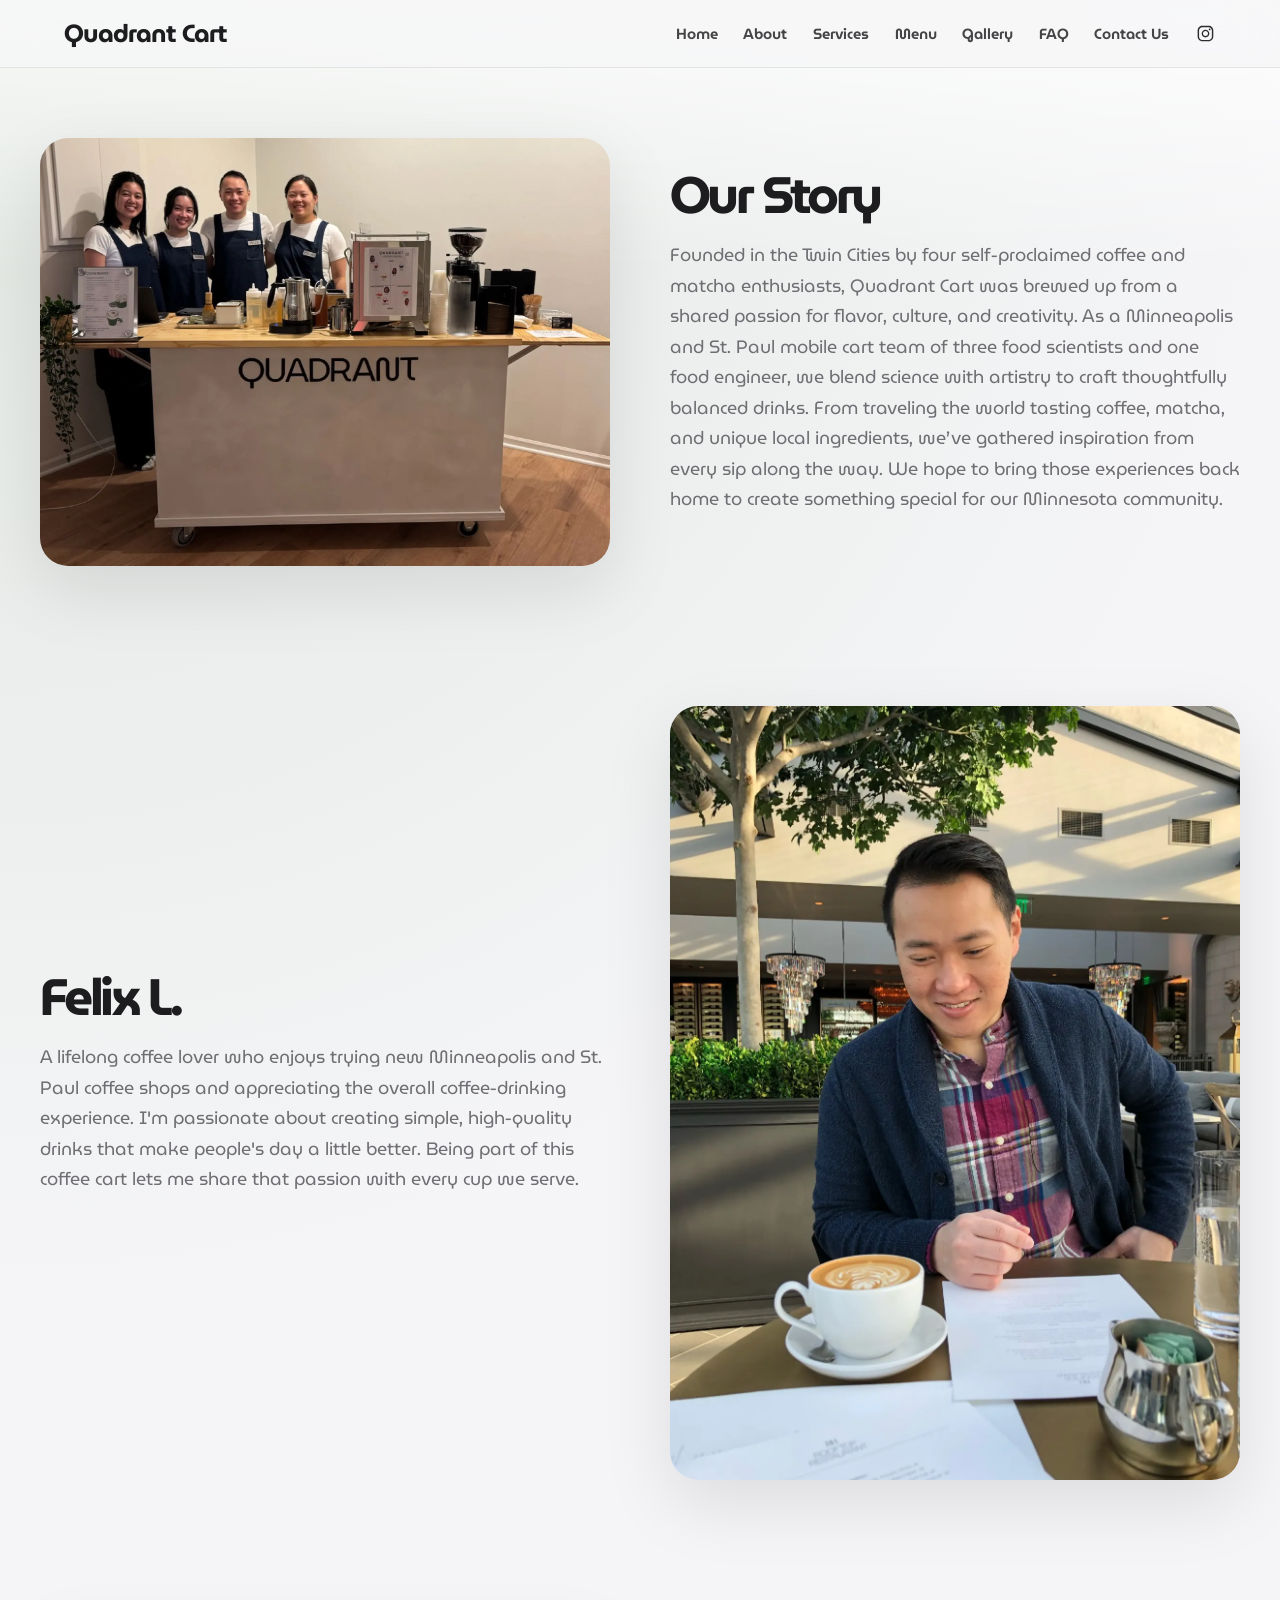
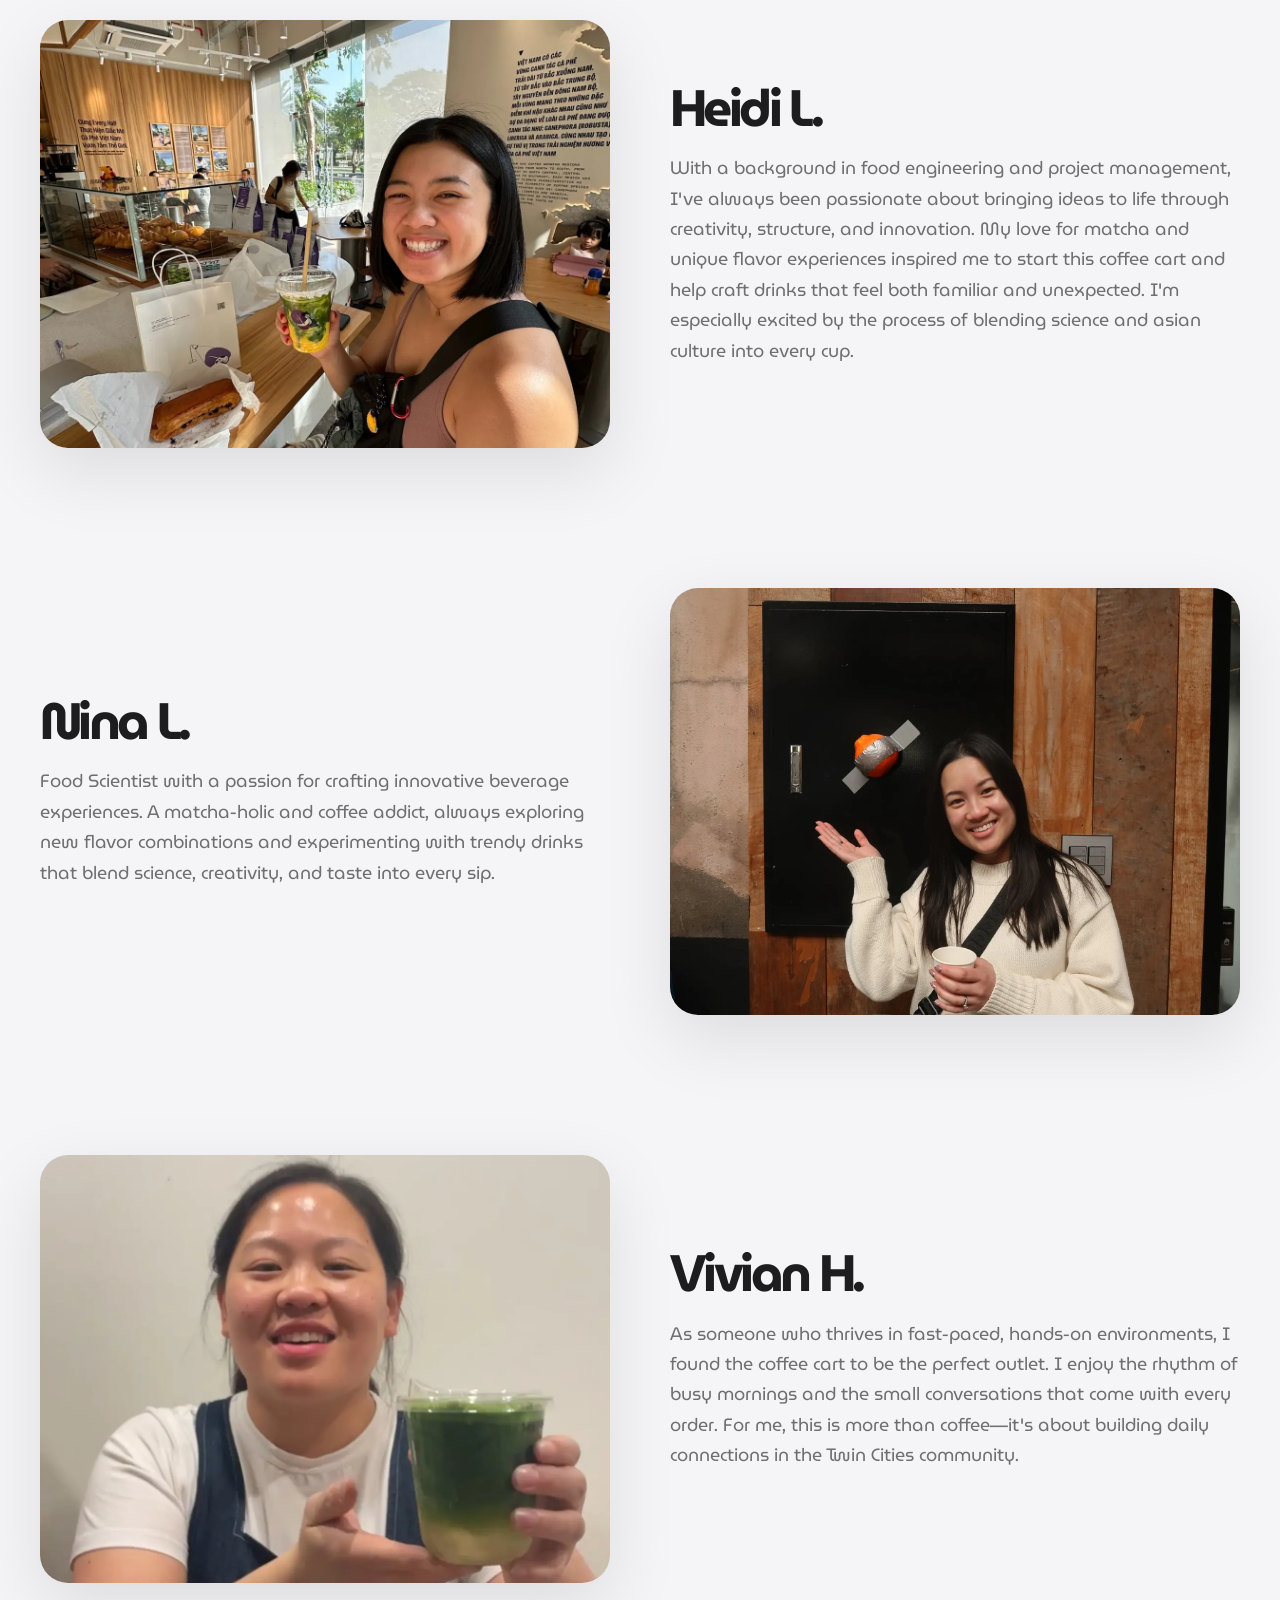
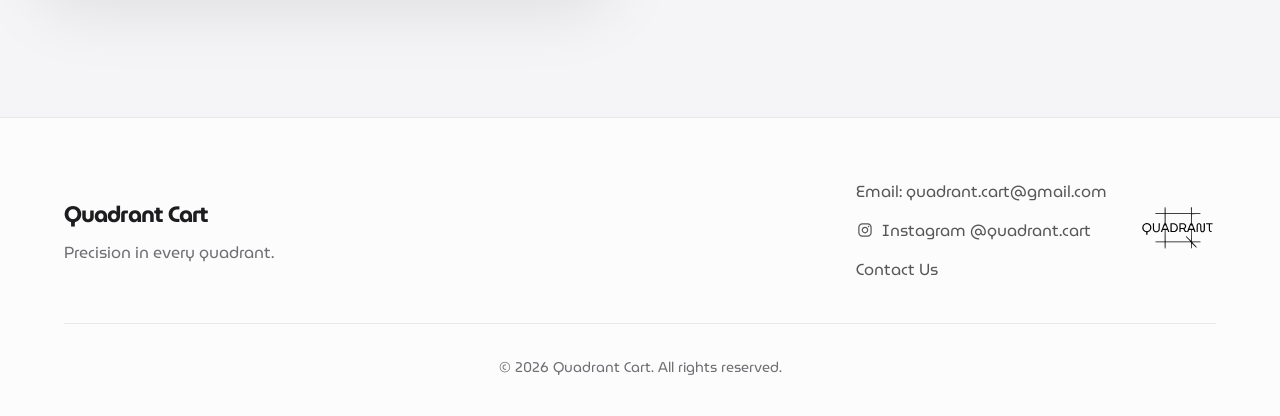
==== commit 961b09d3: "SEO Optimization" ====
--- a/about.html
+++ b/about.html
@@ -3,8 +3,24 @@
 
 <head>
     <meta charset="UTF-8">
-    <meta name="viewport" content="width=device-width, initial-scale=1.0">
-    <title>QuadrantCart.com</title>
+    <meta name="viewport" content="width=device-width, initial-scale=1.0, viewport-fit=cover">
+    <title>About Quadrant Cart | Twin Cities Coffee & Matcha Event Cart Team</title>
+    <meta name="description" content="Meet the Quadrant Cart team, a Minneapolis and St. Paul coffee and matcha cart blending food science, creativity, and thoughtful event service.">
+    <meta name="robots" content="index, follow">
+    <meta name="author" content="Quadrant Cart">
+    <meta name="theme-color" content="#f5f5f7">
+    <link rel="canonical" href="https://quadrantcart.com/about.html">
+    <meta property="og:type" content="website">
+    <meta property="og:site_name" content="Quadrant Cart">
+    <meta property="og:title" content="About Quadrant Cart | Twin Cities Coffee & Matcha Event Cart Team">
+    <meta property="og:description" content="Meet the Minneapolis and St. Paul team behind Quadrant Cart and learn how coffee, matcha, food science, and event service shape every drink.">
+    <meta property="og:url" content="https://quadrantcart.com/about.html">
+    <meta property="og:image" content="https://quadrantcart.com/optimized/quad-team.jpg">
+    <meta property="og:image:alt" content="Quadrant Cart team">
+    <meta name="twitter:card" content="summary_large_image">
+    <meta name="twitter:title" content="About Quadrant Cart">
+    <meta name="twitter:description" content="Meet the Twin Cities team behind the Minneapolis and St. Paul mobile coffee and matcha cart.">
+    <meta name="twitter:image" content="https://quadrantcart.com/optimized/quad-team.jpg">
 
     <link rel="preconnect" href="https://fonts.googleapis.com">
     <link rel="preconnect" href="https://fonts.gstatic.com" crossorigin>
@@ -28,7 +44,7 @@
                 <li><a href="contact-us.html">Contact Us</a></li>
                 <li>
                     <a href="https://www.instagram.com/quadrant.cart" target="_blank" rel="noopener noreferrer">
-                    <img src="insta-logo.svg" alt="@Quadrant.cart" class="nav-logo" width="32" height="32" decoding="async">
+                    <img src="insta-logo.svg" alt="Quadrant Cart Instagram profile" class="nav-logo" width="32" height="32" decoding="async">
                     </a>
                 </li>
             </ul>
@@ -40,13 +56,16 @@
     <div class="about-container">
 
         <div class="about-left">
-            <img src="optimized/quad-team.jpg" alt="Matcha cart" decoding="async" fetchpriority="high">
+            <picture>
+                        <source srcset="optimized/quad-team.webp" type="image/webp">
+                        <img src="optimized/quad-team.jpg" alt="Quadrant Cart Twin Cities coffee and matcha team with mobile cart" decoding="async" fetchpriority="high">
+                    </picture>
         </div>
 
         <div class="about-right">
-            <h2>Our Story</h2>
+            <h1>Our Story</h1>
             <p>
-                Founded in the Twin Cities by four self-proclaimed coffee and matcha enthusiasts, Quadrant Cart was brewed up from a shared passion for flavor, culture, and creativity. As a team of three food scientists and one food engineer, we blend science with artistry to craft thoughtfully balanced drinks. From traveling the world tasting coffee, matcha, and unique local ingredients, we’ve gathered inspiration from every sip along the way. We hope to bring those experiences back home to create something special for our community.
+                Founded in the Twin Cities by four self-proclaimed coffee and matcha enthusiasts, Quadrant Cart was brewed up from a shared passion for flavor, culture, and creativity. As a Minneapolis and St. Paul mobile cart team of three food scientists and one food engineer, we blend science with artistry to craft thoughtfully balanced drinks. From traveling the world tasting coffee, matcha, and unique local ingredients, we’ve gathered inspiration from every sip along the way. We hope to bring those experiences back home to create something special for our Minnesota community.
             </p>
         </div>
 
@@ -57,13 +76,16 @@
     <div class="about-container reverse">
 
         <div class="about-left about-left-felix">
-            <img src="optimized/felix.jpg" alt="" loading="lazy" decoding="async">
+            <picture>
+                        <source srcset="optimized/felix.webp" type="image/webp">
+                        <img src="optimized/felix.jpg" alt="Felix L. of Quadrant Cart holding coffee at a Twin Cities event" loading="lazy" decoding="async">
+                    </picture>
         </div>
 
         <div class="about-right">
             <h2>Felix L.</h2>
             <p>
-                A lifelong coffee lover who enjoys trying new coffee shops and appreciating the overall coffee-drinking experience. I'm passionate about creating simple, high-quality drinks that make people's day a little better. Being part of this coffee cart lets me share that passion with every cup we serve.
+                A lifelong coffee lover who enjoys trying new Minneapolis and St. Paul coffee shops and appreciating the overall coffee-drinking experience. I'm passionate about creating simple, high-quality drinks that make people's day a little better. Being part of this coffee cart lets me share that passion with every cup we serve.
             </p>
         </div>
 
@@ -74,7 +96,10 @@
     <div class="about-container">
 
         <div class="about-left">
-            <img src="optimized/heidi.jpg" alt="Matcha cart" loading="lazy" decoding="async">
+            <picture>
+                        <source srcset="optimized/heidi.webp" type="image/webp">
+                        <img src="optimized/heidi.jpg" alt="Heidi L. of Quadrant Cart, Minneapolis and St. Paul matcha cart co-founder" loading="lazy" decoding="async">
+                    </picture>
         </div>
 
         <div class="about-right">
@@ -91,7 +116,10 @@
     <div class="about-container reverse">
 
         <div class="about-left">
-            <img src="optimized/nina.jpg" alt="" loading="lazy" decoding="async">
+            <picture>
+                        <source srcset="optimized/nina.webp" type="image/webp">
+                        <img src="optimized/nina.jpg" alt="Nina L. of Quadrant Cart, Twin Cities coffee and matcha cart co-founder" loading="lazy" decoding="async">
+                    </picture>
         </div>
 
         <div class="about-right">
@@ -109,13 +137,16 @@
     <div class="about-container">
 
         <div class="about-left">
-            <img src="optimized/vivian.jpg" alt="Matcha cart" loading="lazy" decoding="async">
+            <picture>
+                        <source srcset="optimized/vivian.webp" type="image/webp">
+                        <img src="optimized/vivian.jpg" alt="Vivian H. of Quadrant Cart, Minnesota mobile coffee and matcha cart team member" loading="lazy" decoding="async">
+                    </picture>
         </div>
 
         <div class="about-right">
             <h2>Vivian H.</h2>
             <p>
-                As someone who thrives in fast-paced, hands-on environments, I found the coffee cart to be the perfect outlet. I enjoy the rhythm of busy mornings and the small conversations that come with every order. For me, this is more than coffee—it's about building daily connections in the community.
+                As someone who thrives in fast-paced, hands-on environments, I found the coffee cart to be the perfect outlet. I enjoy the rhythm of busy mornings and the small conversations that come with every order. For me, this is more than coffee—it's about building daily connections in the Twin Cities community.
             </p>
         </div>
 
@@ -140,7 +171,7 @@
 
         <div class="footer-logo">
             <a href="https://www.instagram.com/quadrant.cart" target="_blank" rel="noopener noreferrer">
-                <img src="Logo.svg" alt="Quadrant Cart Logo" class="footer-img" loading="lazy" decoding="async">
+                <img src="Logo.svg" alt="Quadrant Cart coffee and matcha cart logo" class="footer-img" loading="lazy" decoding="async">
             </a>
         </div>
 
--- a/styles.css
+++ b/styles.css
@@ -18,10 +18,13 @@
 html {
     scroll-behavior: smooth;
     scroll-padding-top: 96px;
+    -webkit-text-size-adjust: 100%;
+    text-size-adjust: 100%;
 }
 
 body {
     margin: 0;
+    overflow-x: hidden;
     background:
         radial-gradient(circle at top left, rgba(46, 100, 23, 0.10), transparent 34%),
         var(--bg);
@@ -37,6 +40,29 @@
     pointer-events: none;
     background: linear-gradient(180deg, rgba(255, 255, 255, 0.80), transparent 280px);
     z-index: -1;
+}
+
+img,
+svg {
+    max-width: 100%;
+}
+
+picture {
+    display: block;
+}
+
+.service-card picture,
+.gallery-image-button picture {
+    width: 100%;
+}
+
+.about-left picture {
+    width: 100%;
+    height: 100%;
+}
+
+.about-left-felix picture {
+    height: auto;
 }
 
 .navbar {
@@ -123,7 +149,14 @@
 }
 
 .left-box {
-    background: url('optimized/cof-cart.jpg') center/cover no-repeat;
+    background-image: url('optimized/cof-cart.jpg');
+    background-image: image-set(
+        url('optimized/cof-cart.webp') type('image/webp'),
+        url('optimized/cof-cart.jpg') type('image/jpeg')
+    );
+    background-position: center;
+    background-size: cover;
+    background-repeat: no-repeat;
 }
 
 .right-box,
@@ -151,7 +184,9 @@
 .right-box h1,
 .left-box_2 h2,
 .testimonials h2,
+.about-right h1,
 .about-right h2,
+.faq-section h1,
 .faq-section h2 {
     margin: 0;
     color: var(--text);
@@ -248,9 +283,18 @@
 }
 
 .right-box_2 {
-    background:
+    background-image:
         linear-gradient(180deg, rgba(255,255,255,0.04), rgba(0,0,0,0.05)),
-        url('optimized/quad-team.jpg') center/cover no-repeat;
+        url('optimized/quad-team.jpg');
+    background-image:
+        linear-gradient(180deg, rgba(255,255,255,0.04), rgba(0,0,0,0.05)),
+        image-set(
+            url('optimized/quad-team.webp') type('image/webp'),
+            url('optimized/quad-team.jpg') type('image/jpeg')
+        );
+    background-position: center;
+    background-size: cover;
+    background-repeat: no-repeat;
 }
 
 .home-services {
@@ -1042,6 +1086,7 @@
     object-position: center 28%;
 }
 
+.about-right h1,
 .about-right h2 {
     font-size: clamp(2.4rem, 4vw, 4.4rem);
     margin-bottom: 20px;
@@ -1067,6 +1112,7 @@
     text-align: center;
 }
 
+.faq-section h1,
 .faq-section h2 {
     text-align: center;
     font-size: clamp(2.4rem, 5vw, 5rem);
@@ -1759,3 +1805,172 @@
     }
 
 }
+@media (max-width: 768px) {
+    .menu-page {
+        padding-top: 52px;
+    }
+
+    .menu-page-hero h1 {
+        font-size: clamp(2.65rem, 12vw, 4.2rem);
+        line-height: 1;
+    }
+
+    .menu-page-hero p:last-child,
+    .menu-card li {
+        font-size: 1rem;
+        line-height: 1.6;
+    }
+
+    .menu-card h3 {
+        font-size: clamp(1.55rem, 8vw, 2.2rem);
+        line-height: 1.05;
+    }
+
+    .menu-card li {
+        align-items: flex-start;
+        flex-direction: column;
+        gap: 4px;
+    }
+
+    .menu-card li span {
+        font-size: 0.88rem;
+    }
+
+    .quadrant-menu-section {
+        padding: 52px 0 72px;
+        overflow: visible;
+    }
+
+    .quadrant-menu-section .section-heading h2 {
+        font-size: clamp(2.25rem, 10vw, 3.7rem);
+        line-height: 1;
+    }
+
+    .quadrant-map {
+        width: 100%;
+        max-width: 100%;
+        min-height: clamp(500px, 132vw, 650px);
+        display: block;
+        padding: 34px 14px;
+        overflow: hidden;
+        background:
+            linear-gradient(rgba(46, 100, 23, 0.14) 1px, transparent 1px),
+            linear-gradient(90deg, rgba(46, 100, 23, 0.14) 1px, transparent 1px),
+            rgba(255, 255, 255, 0.74);
+        background-size: 24px 24px;
+    }
+
+    .quadrant-map::before,
+    .quadrant-map::after {
+        display: block;
+    }
+
+    .quadrant-map::before {
+        top: 14%;
+        bottom: 14%;
+        width: 3px;
+    }
+
+    .quadrant-map::after {
+        top: 54%;
+        left: 9%;
+        right: 9%;
+        height: 3px;
+    }
+
+    .axis-label {
+        position: absolute;
+        z-index: 1;
+        display: block;
+        padding: 5px 7px;
+        border-radius: 10px;
+        text-align: center;
+        font-size: clamp(0.72rem, 3.4vw, 1rem);
+        line-height: 1.05;
+        transform: none;
+        writing-mode: horizontal-tb;
+    }
+
+    .axis-top,
+    .axis-bottom {
+        left: 50%;
+        transform: translateX(-50%);
+    }
+
+    .axis-top {
+        top: 14px;
+    }
+
+    .axis-bottom {
+        bottom: 14px;
+    }
+
+    .axis-left {
+        left: 8px;
+        top: 50%;
+        transform: translateY(-50%);
+    }
+
+    .axis-right {
+        right: 8px;
+        top: 50%;
+        transform: translateY(-50%);
+    }
+
+    .quadrant-drink {
+        position: absolute;
+        z-index: 1;
+        width: auto;
+        max-width: clamp(88px, 26vw, 122px);
+        margin: 0;
+        padding: 9px;
+        gap: 5px;
+        border-radius: 16px;
+    }
+
+    .quadrant-drink img {
+        width: clamp(42px, 13vw, 58px);
+        height: clamp(42px, 13vw, 58px);
+        max-height: none;
+        object-fit: cover;
+    }
+
+    .quadrant-drink span {
+        font-size: 0.68rem;
+    }
+
+    .quadrant-drink h3 {
+        font-size: clamp(0.72rem, 2.9vw, 0.92rem);
+        line-height: 1.08;
+    }
+
+    .quadrant-drink-heidi {
+        top: 15%;
+        left: 8%;
+    }
+
+    .quadrant-drink-nina {
+        top: 27%;
+        left: 36%;
+    }
+
+    .quadrant-drink-ginger {
+        top: 17%;
+        right: 8%;
+    }
+
+    .quadrant-drink-vivian {
+        left: 36%;
+        bottom: 17%;
+    }
+
+    .quadrant-drink-orange-tonic {
+        left: 9%;
+        bottom: 29%;
+    }
+
+    .quadrant-drink-felix {
+        right: 8%;
+        bottom: 18%;
+    }
+}
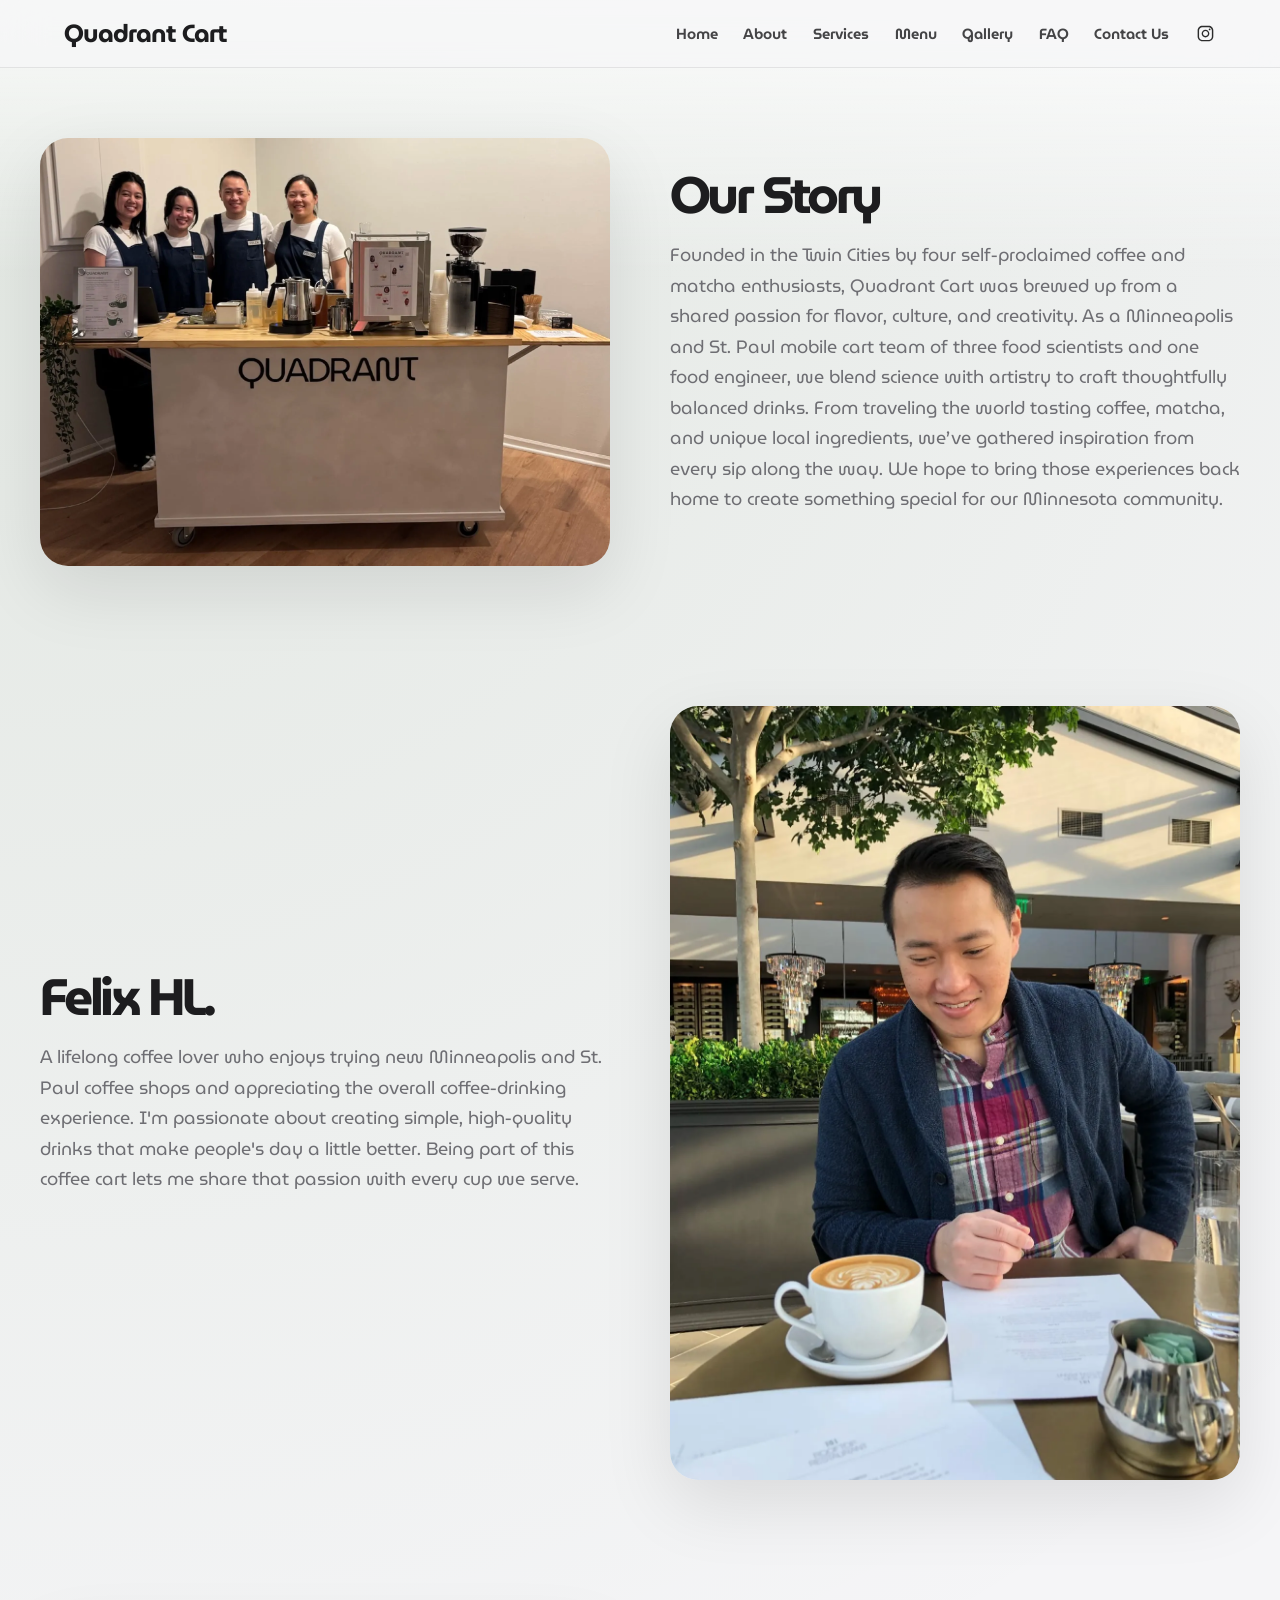
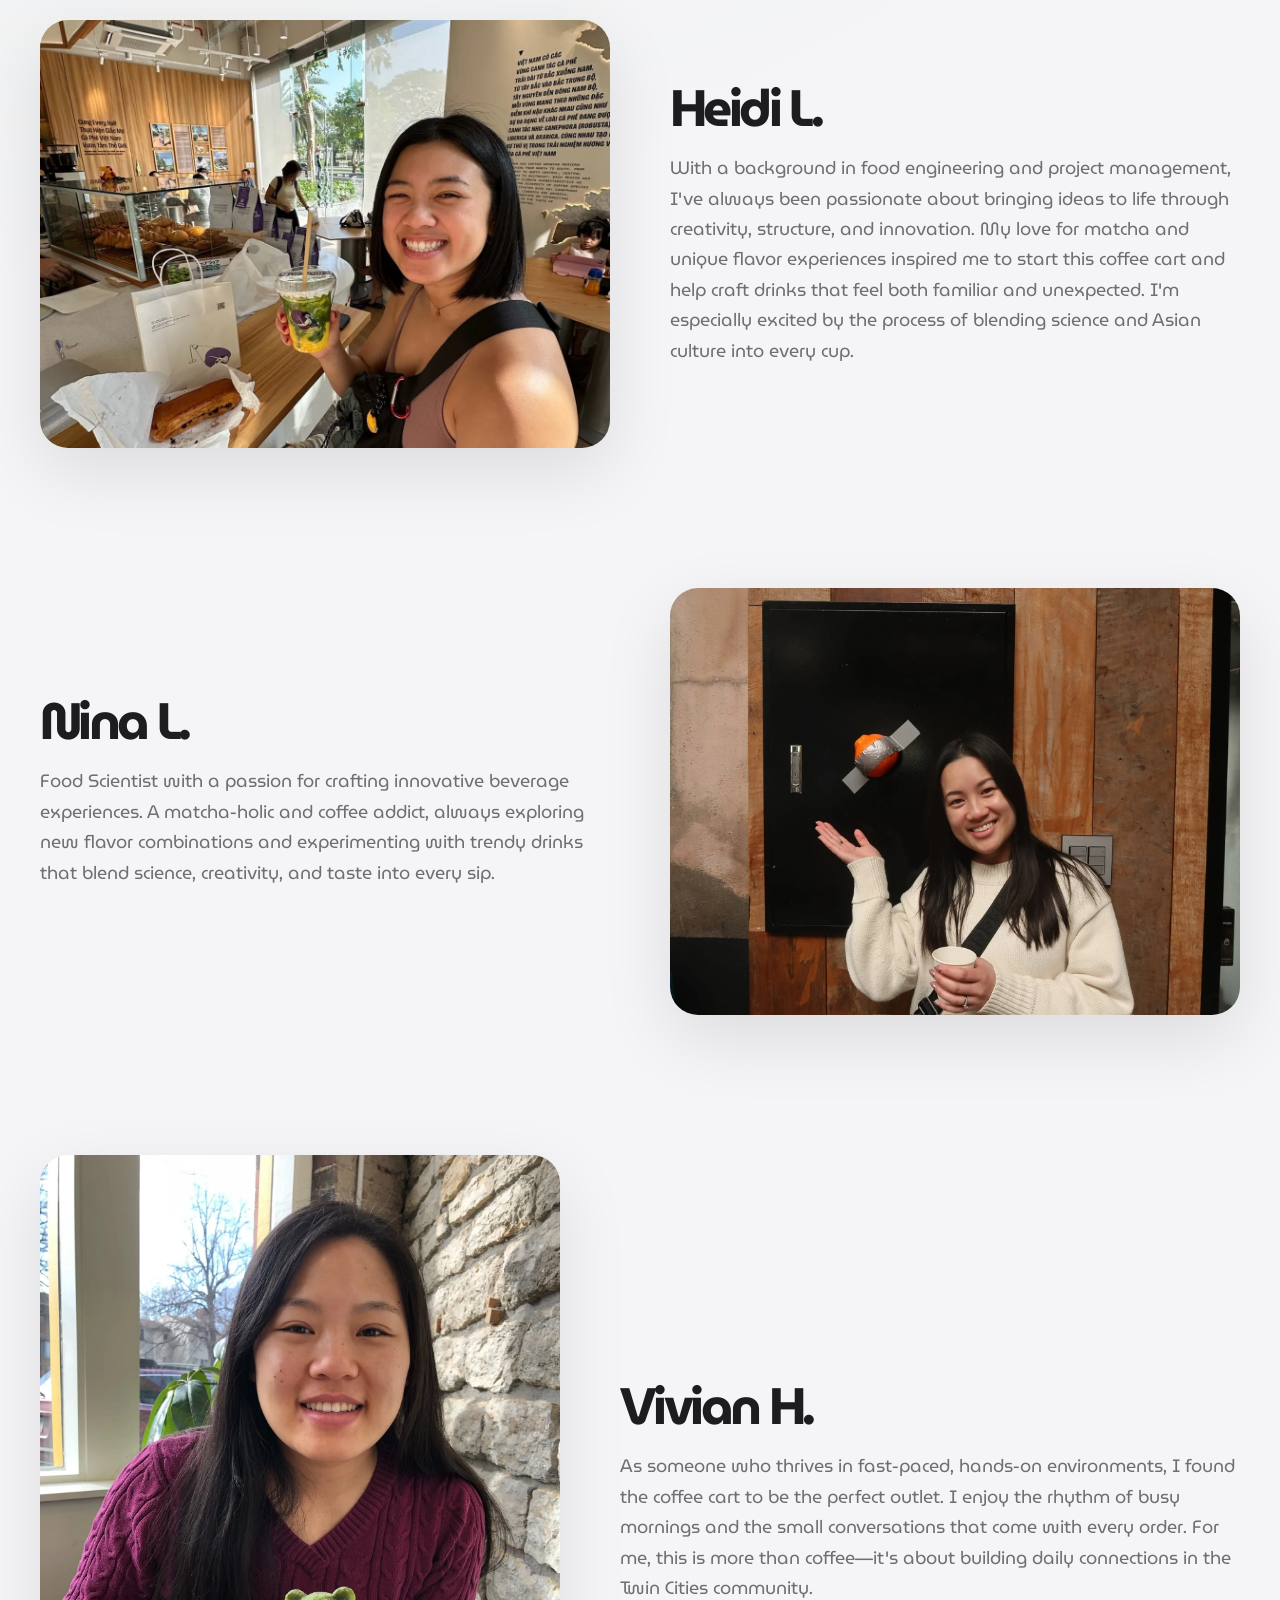
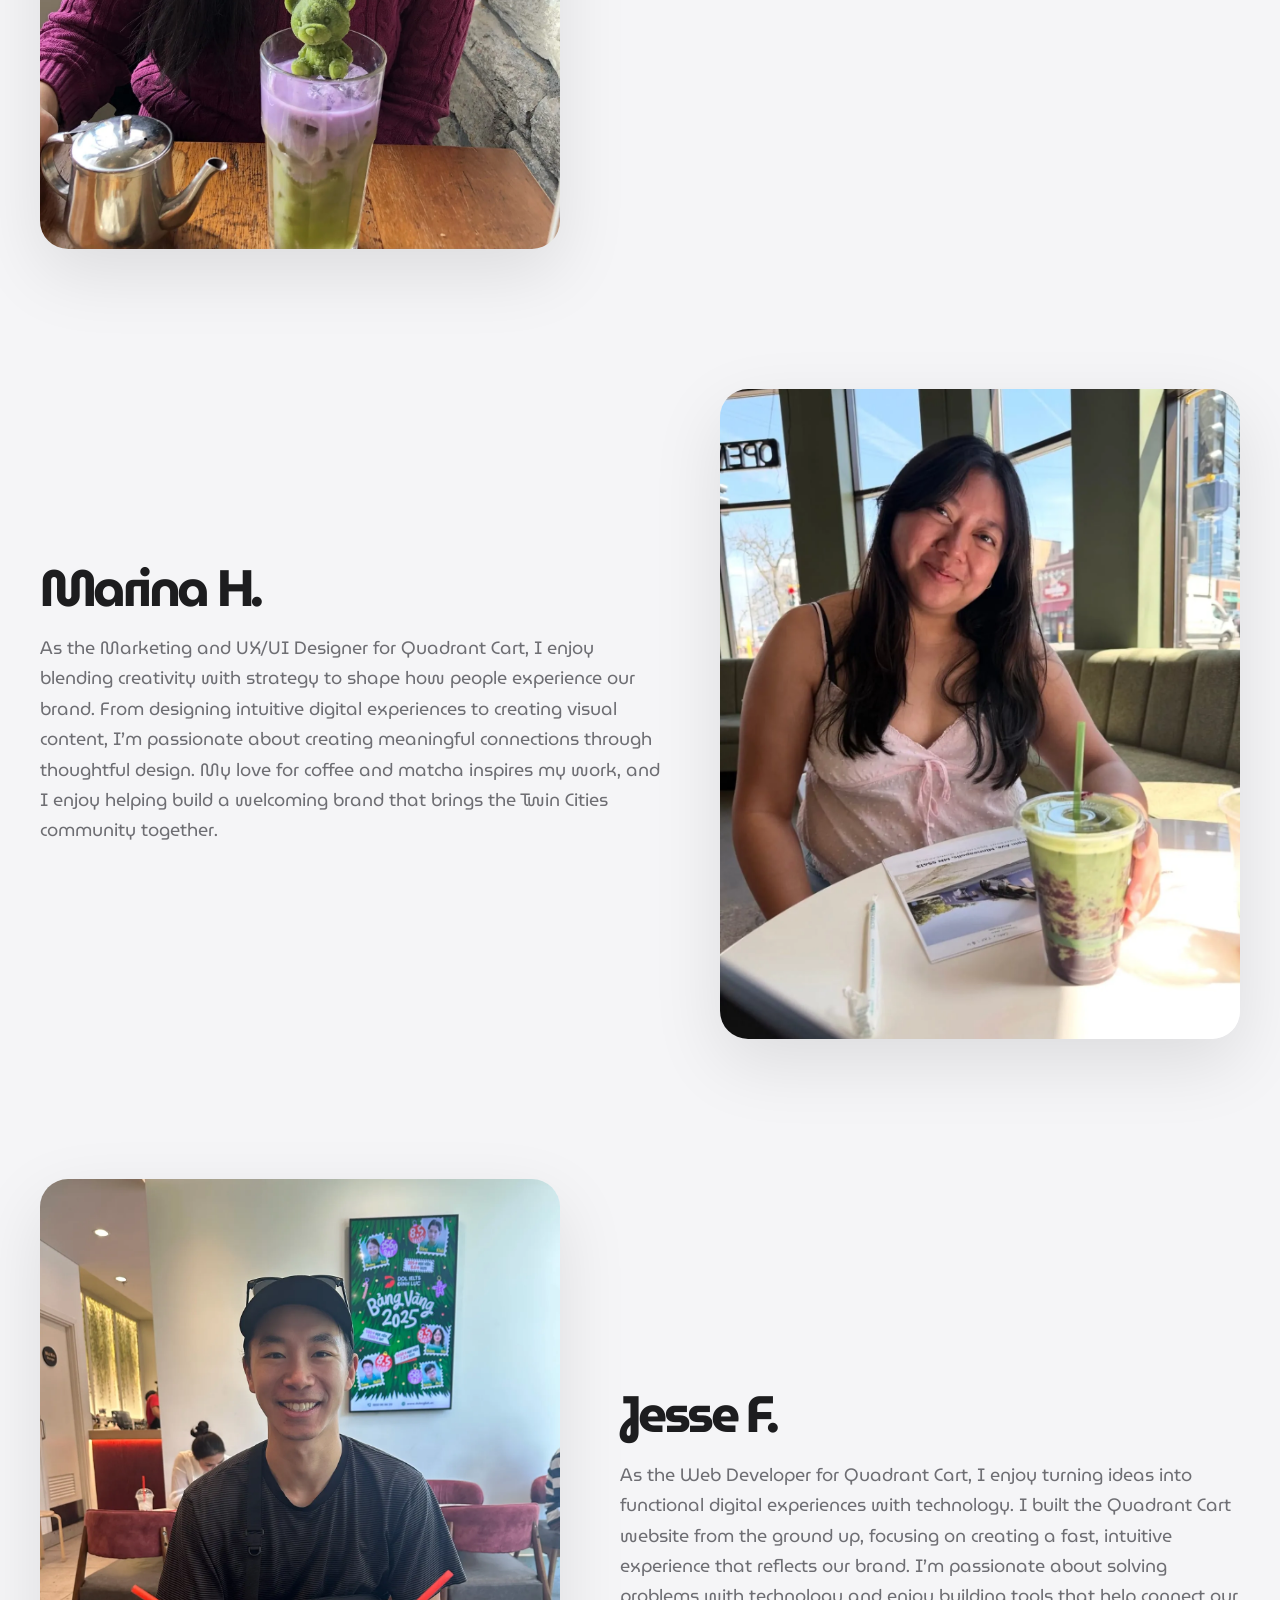
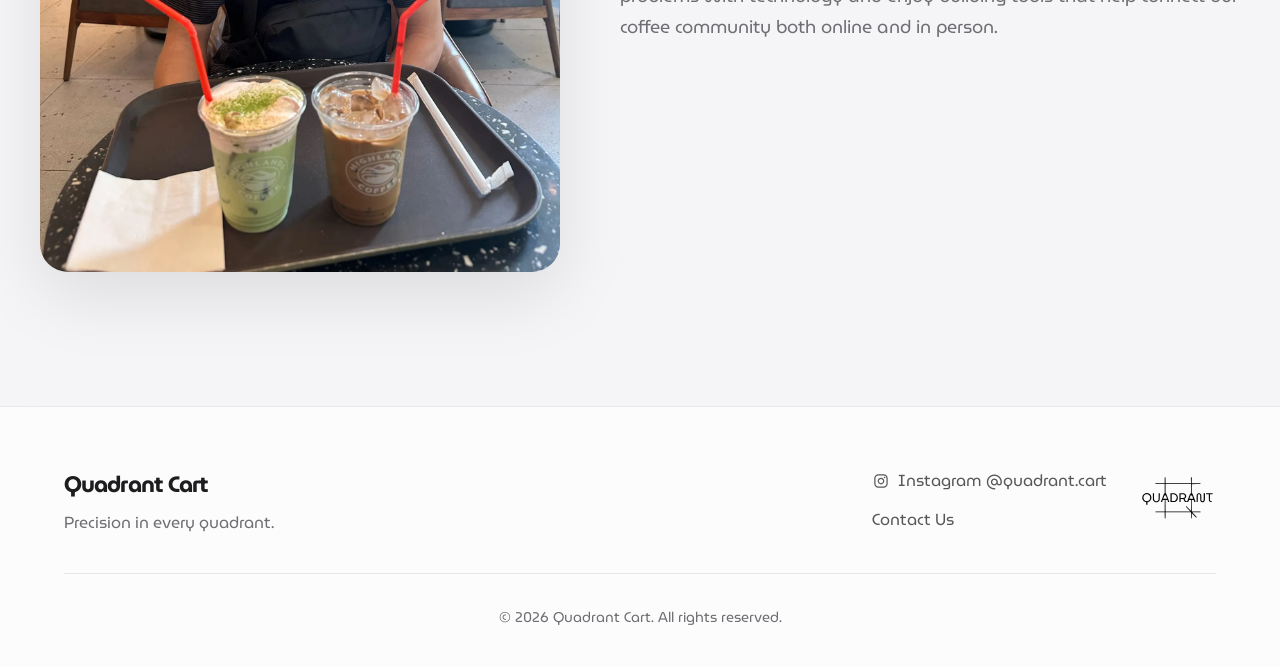
==== commit f757d6a2: "Update website content and gallery" ====
--- a/about.html
+++ b/about.html
@@ -9,6 +9,7 @@
     <meta name="robots" content="index, follow">
     <meta name="author" content="Quadrant Cart">
     <meta name="theme-color" content="#f5f5f7">
+    <link rel="icon" href="favicon-32x32.png" type="image/png" sizes="32x32">
     <link rel="canonical" href="https://quadrantcart.com/about.html">
     <meta property="og:type" content="website">
     <meta property="og:site_name" content="Quadrant Cart">
@@ -83,7 +84,7 @@
         </div>
 
         <div class="about-right">
-            <h2>Felix L.</h2>
+            <h2>Felix HL.</h2>
             <p>
                 A lifelong coffee lover who enjoys trying new Minneapolis and St. Paul coffee shops and appreciating the overall coffee-drinking experience. I'm passionate about creating simple, high-quality drinks that make people's day a little better. Being part of this coffee cart lets me share that passion with every cup we serve.
             </p>
@@ -105,7 +106,7 @@
         <div class="about-right">
             <h2>Heidi L.</h2>
             <p>
-                With a background in food engineering and project management, I've always been passionate about bringing ideas to life through creativity, structure, and innovation. My love for matcha and unique flavor experiences inspired me to start this coffee cart and help craft drinks that feel both familiar and unexpected. I'm especially excited by the process of blending science and asian culture into every cup.
+                With a background in food engineering and project management, I've always been passionate about bringing ideas to life through creativity, structure, and innovation. My love for matcha and unique flavor experiences inspired me to start this coffee cart and help craft drinks that feel both familiar and unexpected. I'm especially excited by the process of blending science and Asian culture into every cup.
             </p>
         </div>
 
@@ -136,10 +137,10 @@
 <section class="about-section" id="vivian">
     <div class="about-container">
 
-        <div class="about-left">
-            <picture>
-                        <source srcset="optimized/vivian.webp" type="image/webp">
-                        <img src="optimized/vivian.jpg" alt="Vivian H. of Quadrant Cart, Minnesota mobile coffee and matcha cart team member" loading="lazy" decoding="async">
+        <div class="about-left about-left-vivian">
+            <picture>
+                        <source srcset="optimized/Vivian_Pic.webp" type="image/webp">
+                        <img src="optimized/Vivian_Pic.jpg" alt="Vivian H. of Quadrant Cart, Minnesota mobile coffee and matcha cart team member" loading="lazy" decoding="async">
                     </picture>
         </div>
 
@@ -147,6 +148,47 @@
             <h2>Vivian H.</h2>
             <p>
                 As someone who thrives in fast-paced, hands-on environments, I found the coffee cart to be the perfect outlet. I enjoy the rhythm of busy mornings and the small conversations that come with every order. For me, this is more than coffee—it's about building daily connections in the Twin Cities community.
+            </p>
+        </div>
+
+    </div>
+</section>
+
+<section class="about-section" id="marina">
+    <div class="about-container reverse">
+
+        <div class="about-left about-left-marina">
+            <picture>
+                        <source srcset="optimized/IMG_6804.webp" type="image/webp">
+                        <img src="optimized/IMG_6804.jpg" alt="Marina H. of Quadrant Cart, Minnesota mobile coffee and matcha cart team member" loading="lazy" decoding="async">
+                    </picture>
+        </div>
+
+        <div class="about-right">
+            <h2>Marina H.</h2>
+            <p>
+                As the Marketing and UX/UI Designer for Quadrant Cart, I enjoy blending creativity with strategy to shape how people experience our brand. From designing intuitive digital experiences to creating visual content, I’m passionate about creating meaningful connections through thoughtful design. My love for coffee and matcha inspires my work, and I enjoy helping build a welcoming brand that brings the Twin Cities community together.
+
+            </p>
+        </div>
+
+    </div>
+</section>
+
+<section class="about-section" id="jesse">
+    <div class="about-container">
+
+        <div class="about-left about-left-jesse">
+            <picture>
+                <source srcset="optimized/IMG_1055.webp" type="image/webp">
+                <img src="optimized/IMG_1055.jpg" alt="Jesse F. of Quadrant Cart with coffee and matcha drinks" loading="lazy" decoding="async">
+            </picture>
+        </div>
+
+        <div class="about-right">
+            <h2>Jesse F.</h2>
+            <p>
+                As the Web Developer for Quadrant Cart, I enjoy turning ideas into functional digital experiences with technology. I built the Quadrant Cart website from the ground up, focusing on creating a fast, intuitive experience that reflects our brand. I’m passionate about solving problems with technology and enjoy building tools that help connect our coffee community both online and in person.
             </p>
         </div>
 
@@ -164,7 +206,6 @@
         </div>
 
         <div class="footer-links">
-            <a href="mailto:quadrant.cart@gmail.com">Email: quadrant.cart@gmail.com</a>
             <a href="https://www.instagram.com/quadrant.cart" target="_blank" rel="noopener noreferrer">Instagram @quadrant.cart</a>
             <a href="contact-us.html">Contact Us</a>
         </div>
--- a/styles.css
+++ b/styles.css
@@ -499,11 +499,21 @@
     border-radius: 14px;
     background: rgba(255, 255, 255, 0.64);
     color: var(--text);
-    font-weight: 700;
+    cursor: pointer;
+    font-family: inherit;
+    font-weight: 700;
+    transition: background 0.2s ease, border-color 0.2s ease, color 0.2s ease, box-shadow 0.2s ease;
 }
 
 .calendar-day.is-muted {
     color: rgba(110, 110, 115, 0.38);
+}
+
+.calendar-day:hover,
+.calendar-day:focus-visible {
+    border-color: rgba(46, 100, 23, 0.38);
+    box-shadow: 0 0 0 3px rgba(46, 100, 23, 0.12);
+    outline: none;
 }
 
 .calendar-day.has-event {
@@ -511,6 +521,11 @@
     background: var(--text);
     color: white;
     box-shadow: 0 10px 24px rgba(0, 0, 0, 0.14);
+}
+
+.calendar-day.is-selected {
+    border-color: var(--accent);
+    box-shadow: 0 0 0 3px rgba(46, 100, 23, 0.18), 0 10px 24px rgba(0, 0, 0, 0.14);
 }
 
 .calendar-day.has-event::after {
@@ -523,11 +538,50 @@
     background: var(--accent);
 }
 
+.selected-events {
+    margin-top: 22px;
+    padding-top: 20px;
+    border-top: 1px solid var(--line);
+}
+
+.selected-events h3 {
+    margin: 0 0 14px;
+    color: var(--text);
+    font-size: 1rem;
+    letter-spacing: 0;
+}
+
+.selected-events .event-card {
+    grid-template-columns: 1fr;
+    margin-top: 12px;
+    padding: 16px;
+}
+
+.selected-events .event-card time {
+    width: fit-content;
+    min-height: 0;
+    padding: 8px 12px;
+}
+
+.event-card-private {
+    display: block;
+}
+
+.event-card-private h3 {
+    margin-bottom: 0;
+}
+
 .event-list {
     display: flex;
     flex-direction: column;
     gap: 14px;
     padding: clamp(22px, 3vw, 34px);
+}
+
+.event-list > div {
+    display: flex;
+    flex-direction: column;
+    gap: 14px;
 }
 
 .event-card {
@@ -562,6 +616,12 @@
     margin: 0;
     color: var(--muted);
     line-height: 1.45;
+}
+
+.event-empty {
+    margin: 0;
+    color: var(--muted);
+    line-height: 1.55;
 }
 
 .event-button {
@@ -928,14 +988,18 @@
 }
 
 .gallery-container {
-    columns: 3 280px;
-    column-gap: 18px;
+    display: grid;
+    grid-template-columns: repeat(3, minmax(0, 1fr));
+    grid-auto-flow: row dense;
+    grid-auto-rows: 8px;
+    gap: 18px;
+    align-items: start;
 }
 
 .gallery-item {
-    display: inline-block;
+    display: block;
     width: 100%;
-    margin: 0 0 18px;
+    margin: 0;
     overflow: hidden;
     border: 1px solid rgba(255, 255, 255, 0.82);
     border-radius: 26px;
@@ -963,6 +1027,10 @@
 .gallery-image-button:focus-visible {
     outline: 4px solid rgba(46, 100, 23, 0.28);
     outline-offset: -4px;
+}
+
+.gallery-image-button picture {
+    display: block;
 }
 
 .gallery-item img {
@@ -1073,6 +1141,21 @@
     background: transparent;
 }
 
+.about-left-marina {
+    aspect-ratio: 4 / 5;
+    max-width: 520px;
+}
+
+.about-left-vivian {
+    aspect-ratio: 3 / 4;
+    max-width: 520px;
+}
+
+.about-left-jesse {
+    aspect-ratio: 3 / 4;
+    max-width: 520px;
+}
+
 .about-left img[src="optimized/felix.jpg"] {
     height: auto;
     object-fit: initial;
@@ -1465,7 +1548,7 @@
     }
 
     .gallery-container {
-        columns: 2;
+        grid-template-columns: repeat(2, minmax(0, 1fr));
     }
 
     .service-card-content {
@@ -1622,7 +1705,7 @@
     }
 
     .gallery-container {
-        columns: 1;
+        grid-template-columns: 1fr;
     }
 }
 .contact-page {
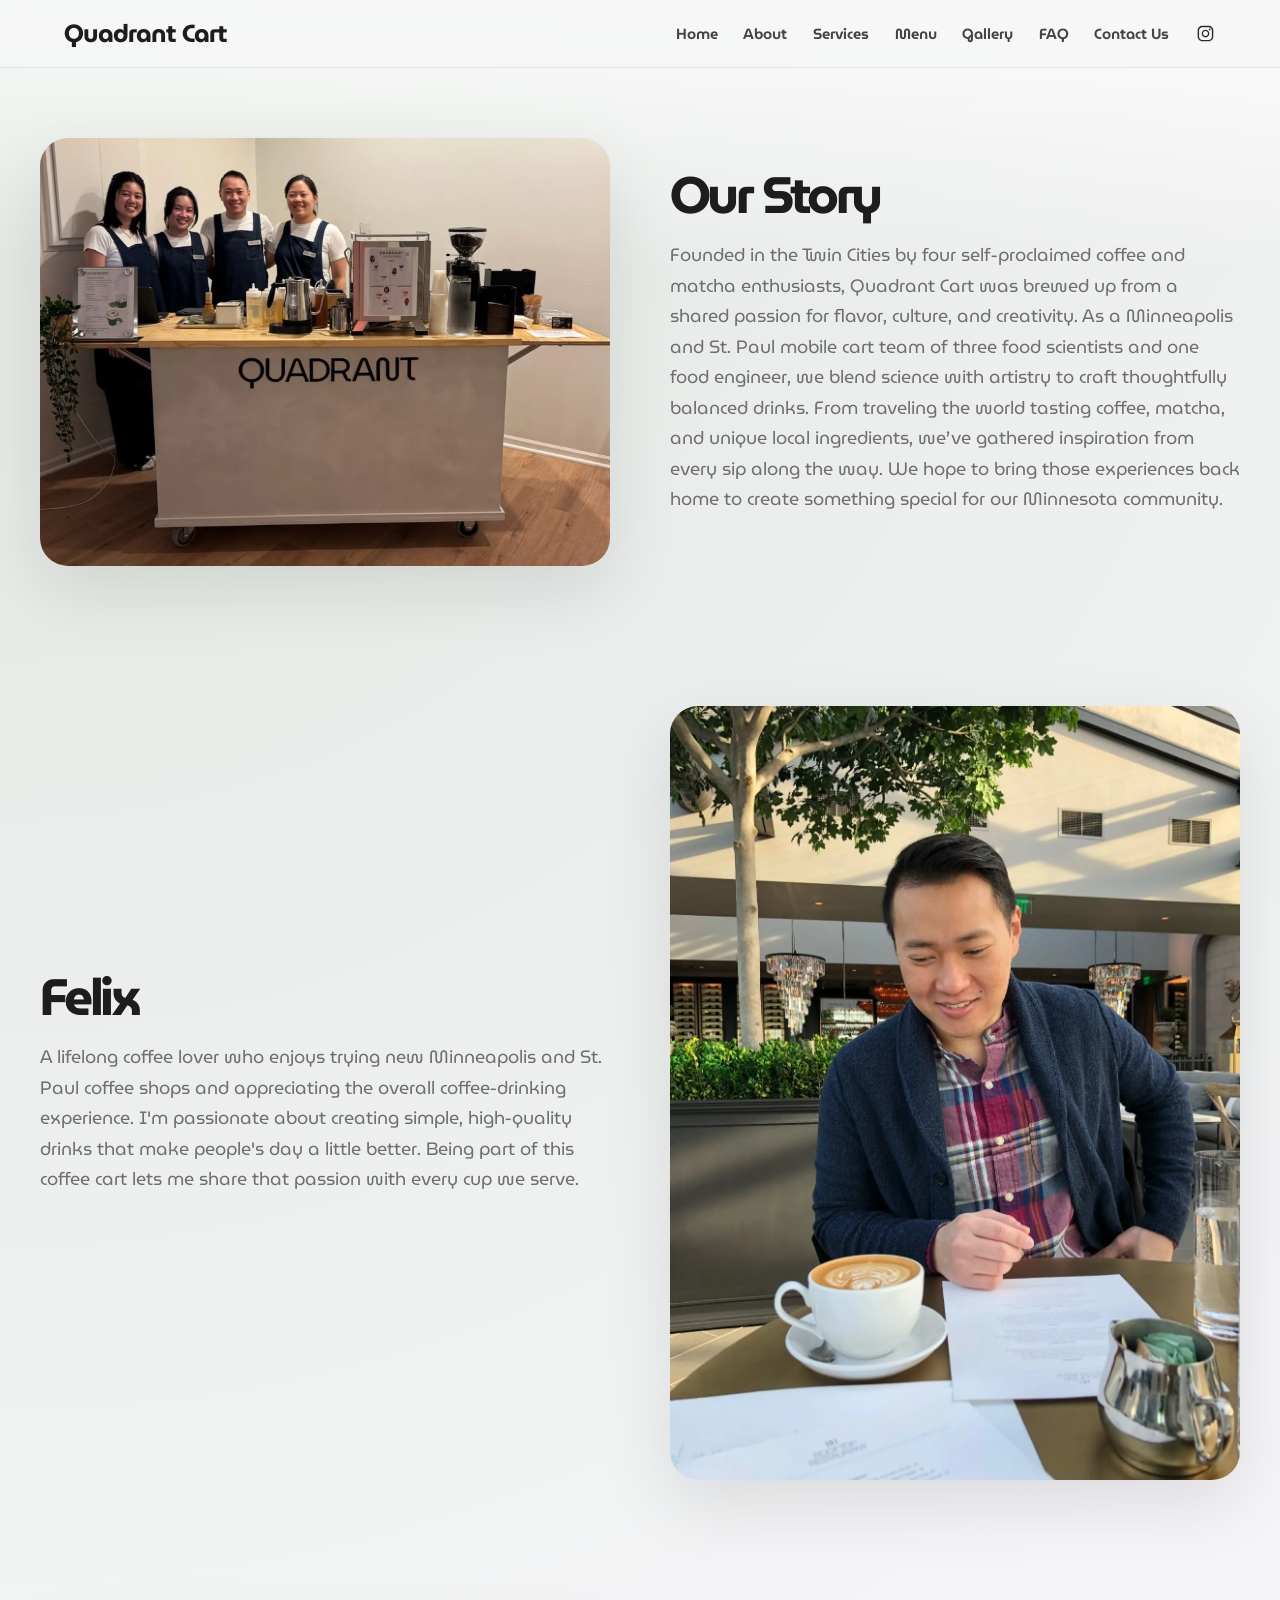
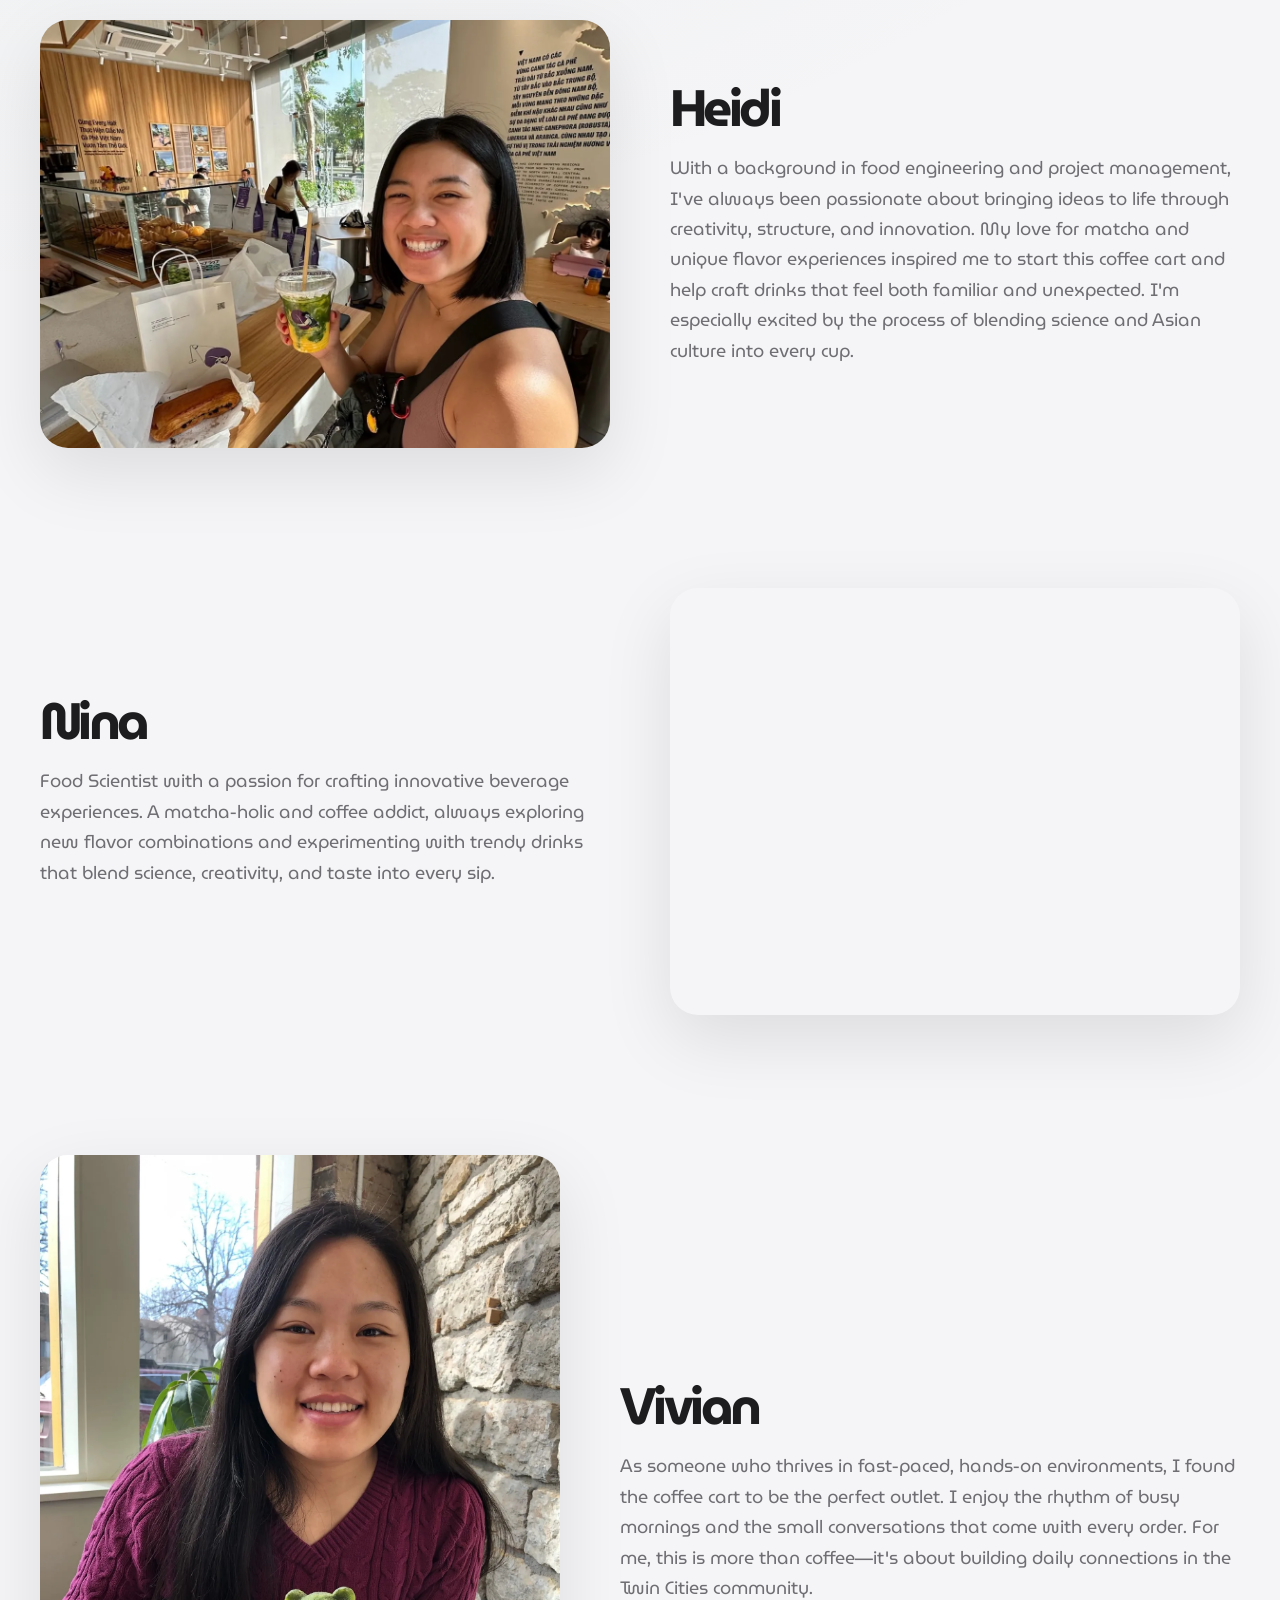
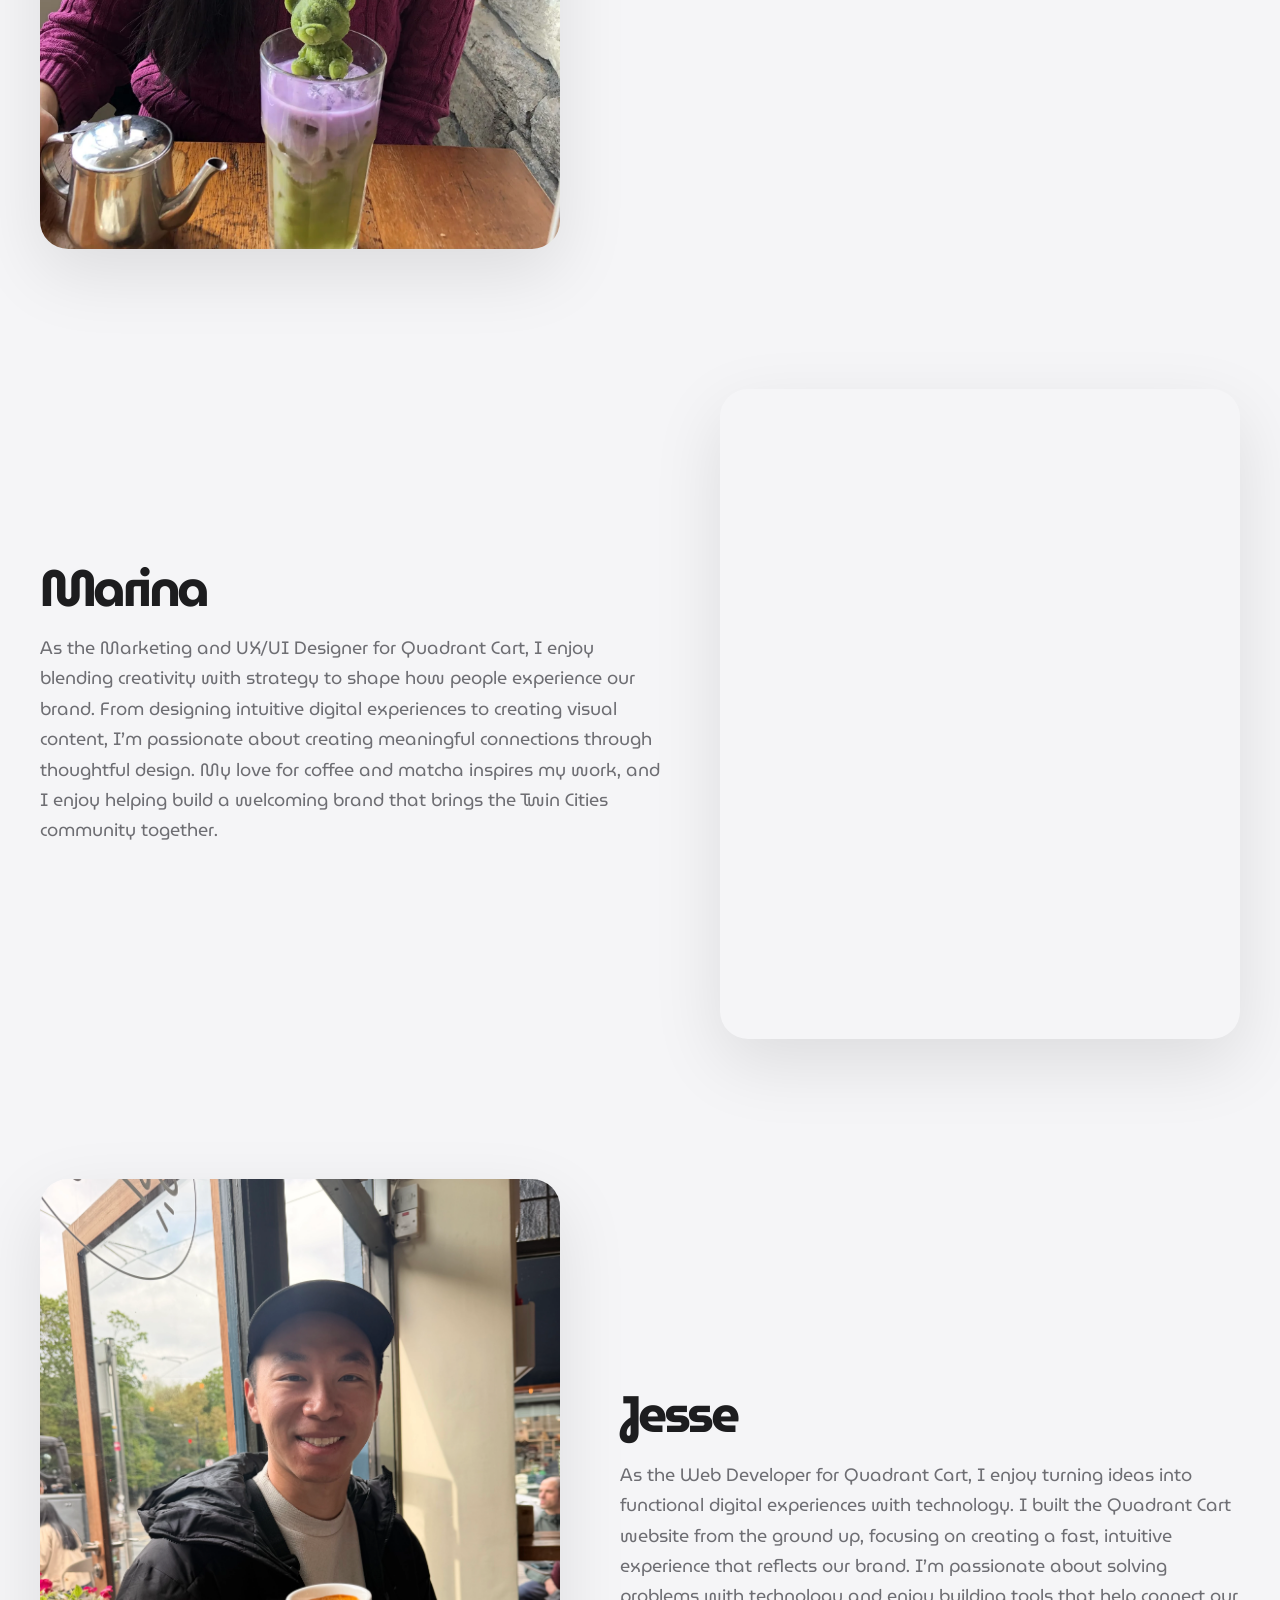
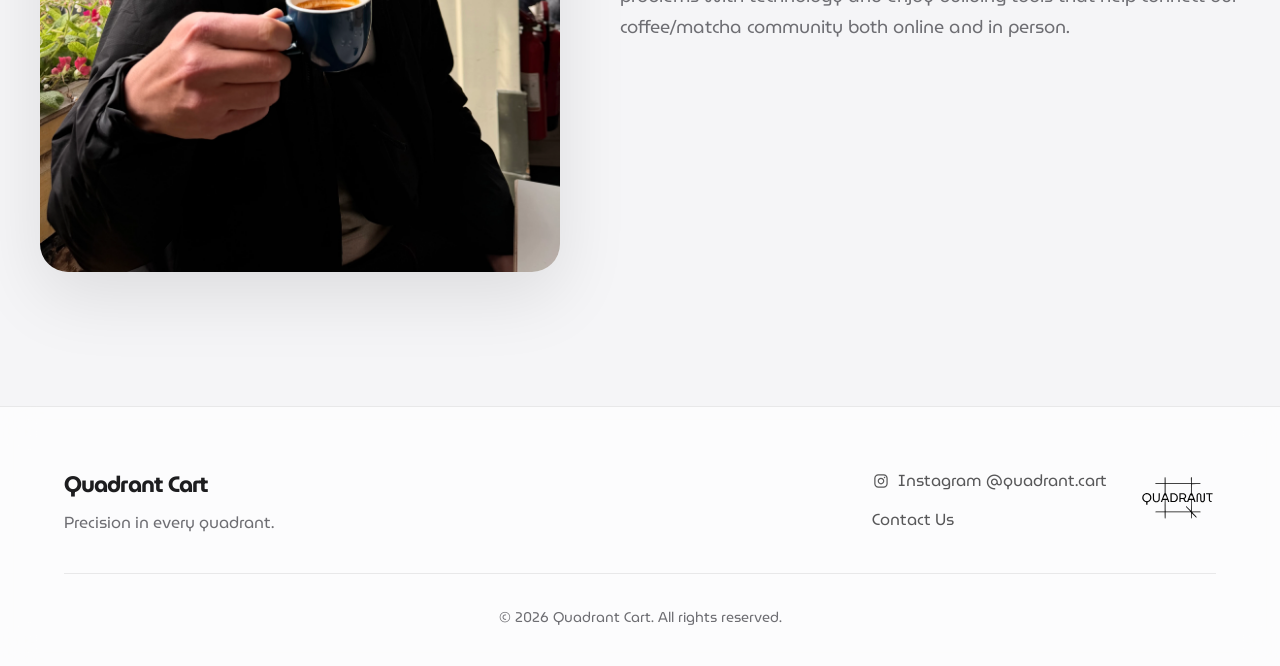
==== commit 9763973a: "Add analytics and update website content" ====
--- a/about.html
+++ b/about.html
@@ -2,6 +2,15 @@
 <html lang="en">
 
 <head>
+    <!-- Google tag (gtag.js) -->
+    <script async src="https://www.googletagmanager.com/gtag/js?id=G-YGGLJJ0MZ8"></script>
+    <script>
+      window.dataLayer = window.dataLayer || [];
+      function gtag(){dataLayer.push(arguments);}
+      gtag('js', new Date());
+
+      gtag('config', 'G-YGGLJJ0MZ8');
+    </script>
     <meta charset="UTF-8">
     <meta name="viewport" content="width=device-width, initial-scale=1.0, viewport-fit=cover">
     <title>About Quadrant Cart | Twin Cities Coffee & Matcha Event Cart Team</title>
@@ -84,7 +93,7 @@
         </div>
 
         <div class="about-right">
-            <h2>Felix HL.</h2>
+            <h2>Felix</h2>
             <p>
                 A lifelong coffee lover who enjoys trying new Minneapolis and St. Paul coffee shops and appreciating the overall coffee-drinking experience. I'm passionate about creating simple, high-quality drinks that make people's day a little better. Being part of this coffee cart lets me share that passion with every cup we serve.
             </p>
@@ -104,7 +113,7 @@
         </div>
 
         <div class="about-right">
-            <h2>Heidi L.</h2>
+            <h2>Heidi</h2>
             <p>
                 With a background in food engineering and project management, I've always been passionate about bringing ideas to life through creativity, structure, and innovation. My love for matcha and unique flavor experiences inspired me to start this coffee cart and help craft drinks that feel both familiar and unexpected. I'm especially excited by the process of blending science and Asian culture into every cup.
             </p>
@@ -124,7 +133,7 @@
         </div>
 
         <div class="about-right">
-            <h2>Nina L.</h2>
+            <h2>Nina</h2>
             <p>
                 Food Scientist with a passion for crafting innovative beverage experiences. A matcha-holic and coffee addict, always exploring new flavor combinations and experimenting with trendy drinks that blend science, creativity, and taste into every sip.
 
@@ -145,7 +154,7 @@
         </div>
 
         <div class="about-right">
-            <h2>Vivian H.</h2>
+            <h2>Vivian</h2>
             <p>
                 As someone who thrives in fast-paced, hands-on environments, I found the coffee cart to be the perfect outlet. I enjoy the rhythm of busy mornings and the small conversations that come with every order. For me, this is more than coffee—it's about building daily connections in the Twin Cities community.
             </p>
@@ -165,7 +174,7 @@
         </div>
 
         <div class="about-right">
-            <h2>Marina H.</h2>
+            <h2>Marina</h2>
             <p>
                 As the Marketing and UX/UI Designer for Quadrant Cart, I enjoy blending creativity with strategy to shape how people experience our brand. From designing intuitive digital experiences to creating visual content, I’m passionate about creating meaningful connections through thoughtful design. My love for coffee and matcha inspires my work, and I enjoy helping build a welcoming brand that brings the Twin Cities community together.
 
@@ -180,15 +189,15 @@
 
         <div class="about-left about-left-jesse">
             <picture>
-                <source srcset="optimized/IMG_1055.webp" type="image/webp">
-                <img src="optimized/IMG_1055.jpg" alt="Jesse F. of Quadrant Cart with coffee and matcha drinks" loading="lazy" decoding="async">
+                <source srcset="optimized/IMG_2608.webp" type="image/webp">
+                <img src="optimized/IMG_2608.jpg" alt="Jesse F. of Quadrant Cart holding a coffee" loading="lazy" decoding="async">
             </picture>
         </div>
 
         <div class="about-right">
-            <h2>Jesse F.</h2>
-            <p>
-                As the Web Developer for Quadrant Cart, I enjoy turning ideas into functional digital experiences with technology. I built the Quadrant Cart website from the ground up, focusing on creating a fast, intuitive experience that reflects our brand. I’m passionate about solving problems with technology and enjoy building tools that help connect our coffee community both online and in person.
+            <h2>Jesse</h2>
+            <p>
+                As the Web Developer for Quadrant Cart, I enjoy turning ideas into functional digital experiences with technology. I built the Quadrant Cart website from the ground up, focusing on creating a fast, intuitive experience that reflects our brand. I’m passionate about solving problems with technology and enjoy building tools that help connect our coffee/matcha community both online and in person.
             </p>
         </div>
 
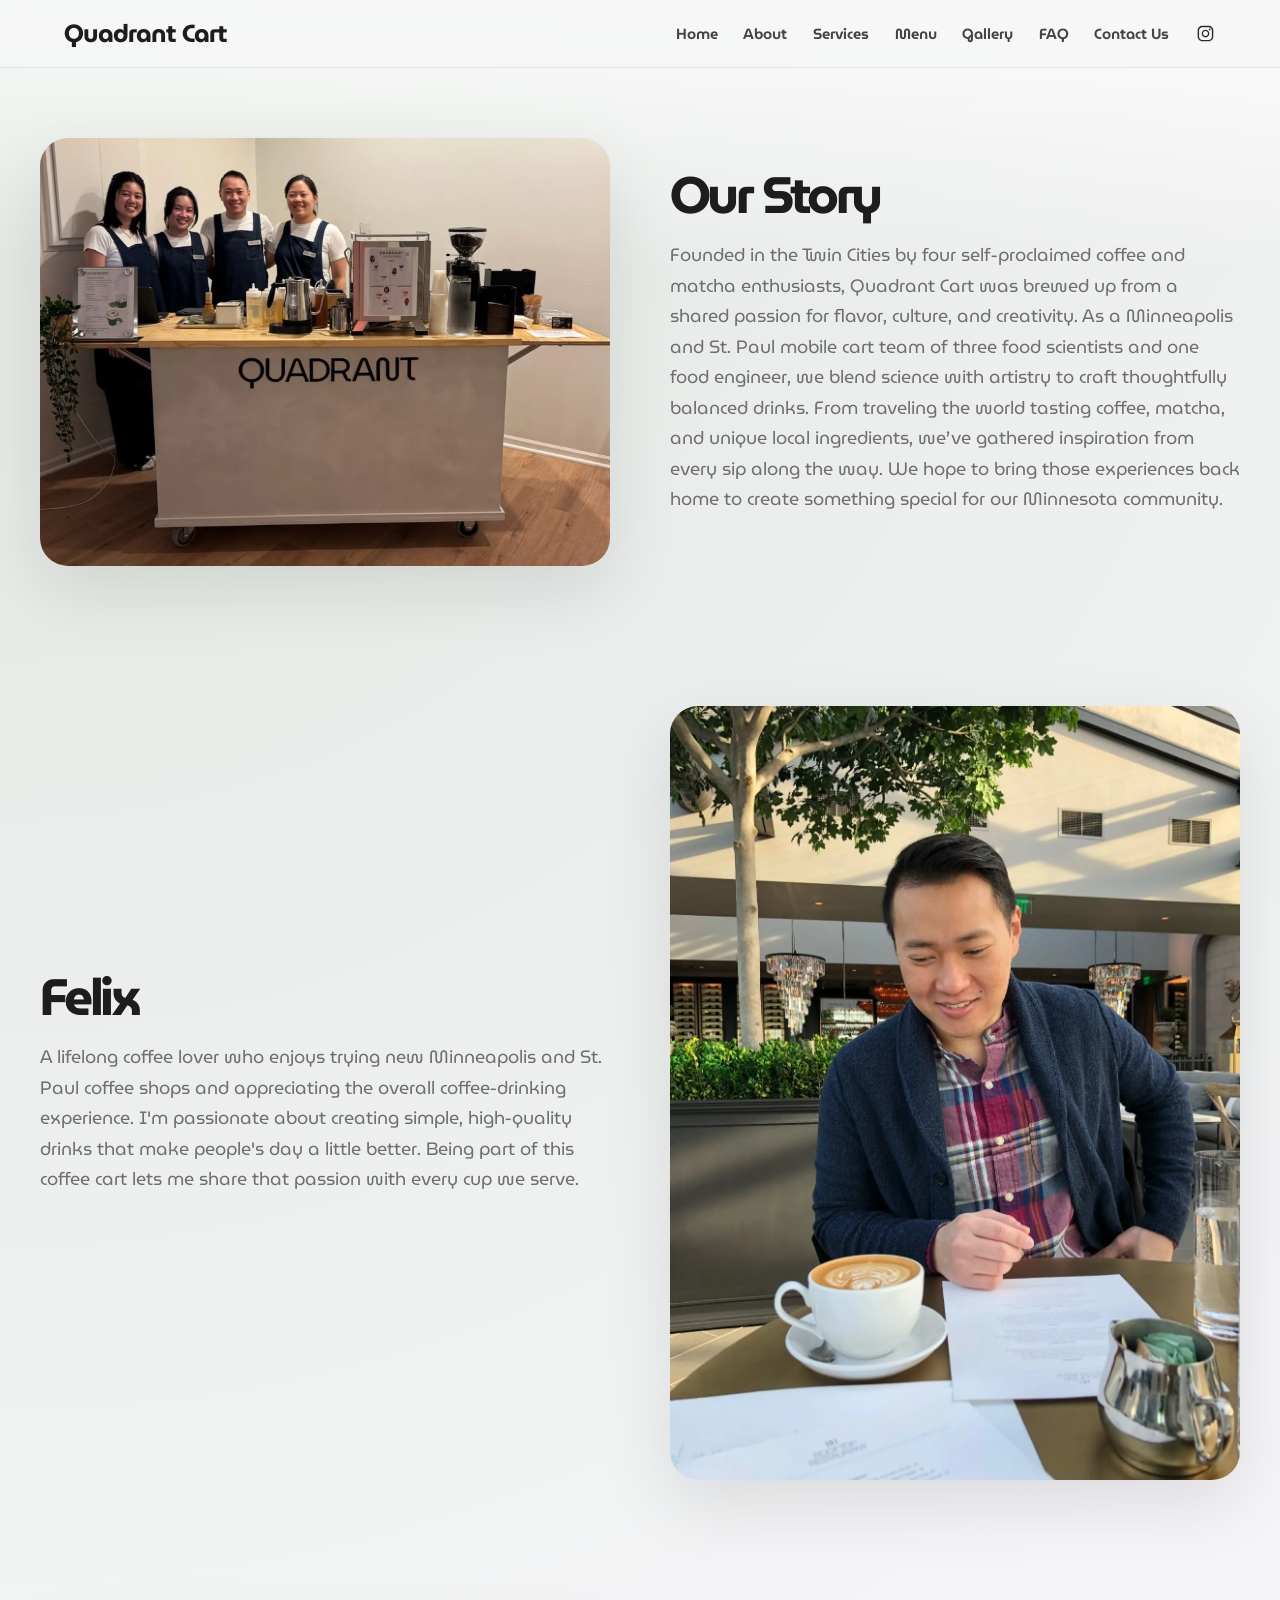
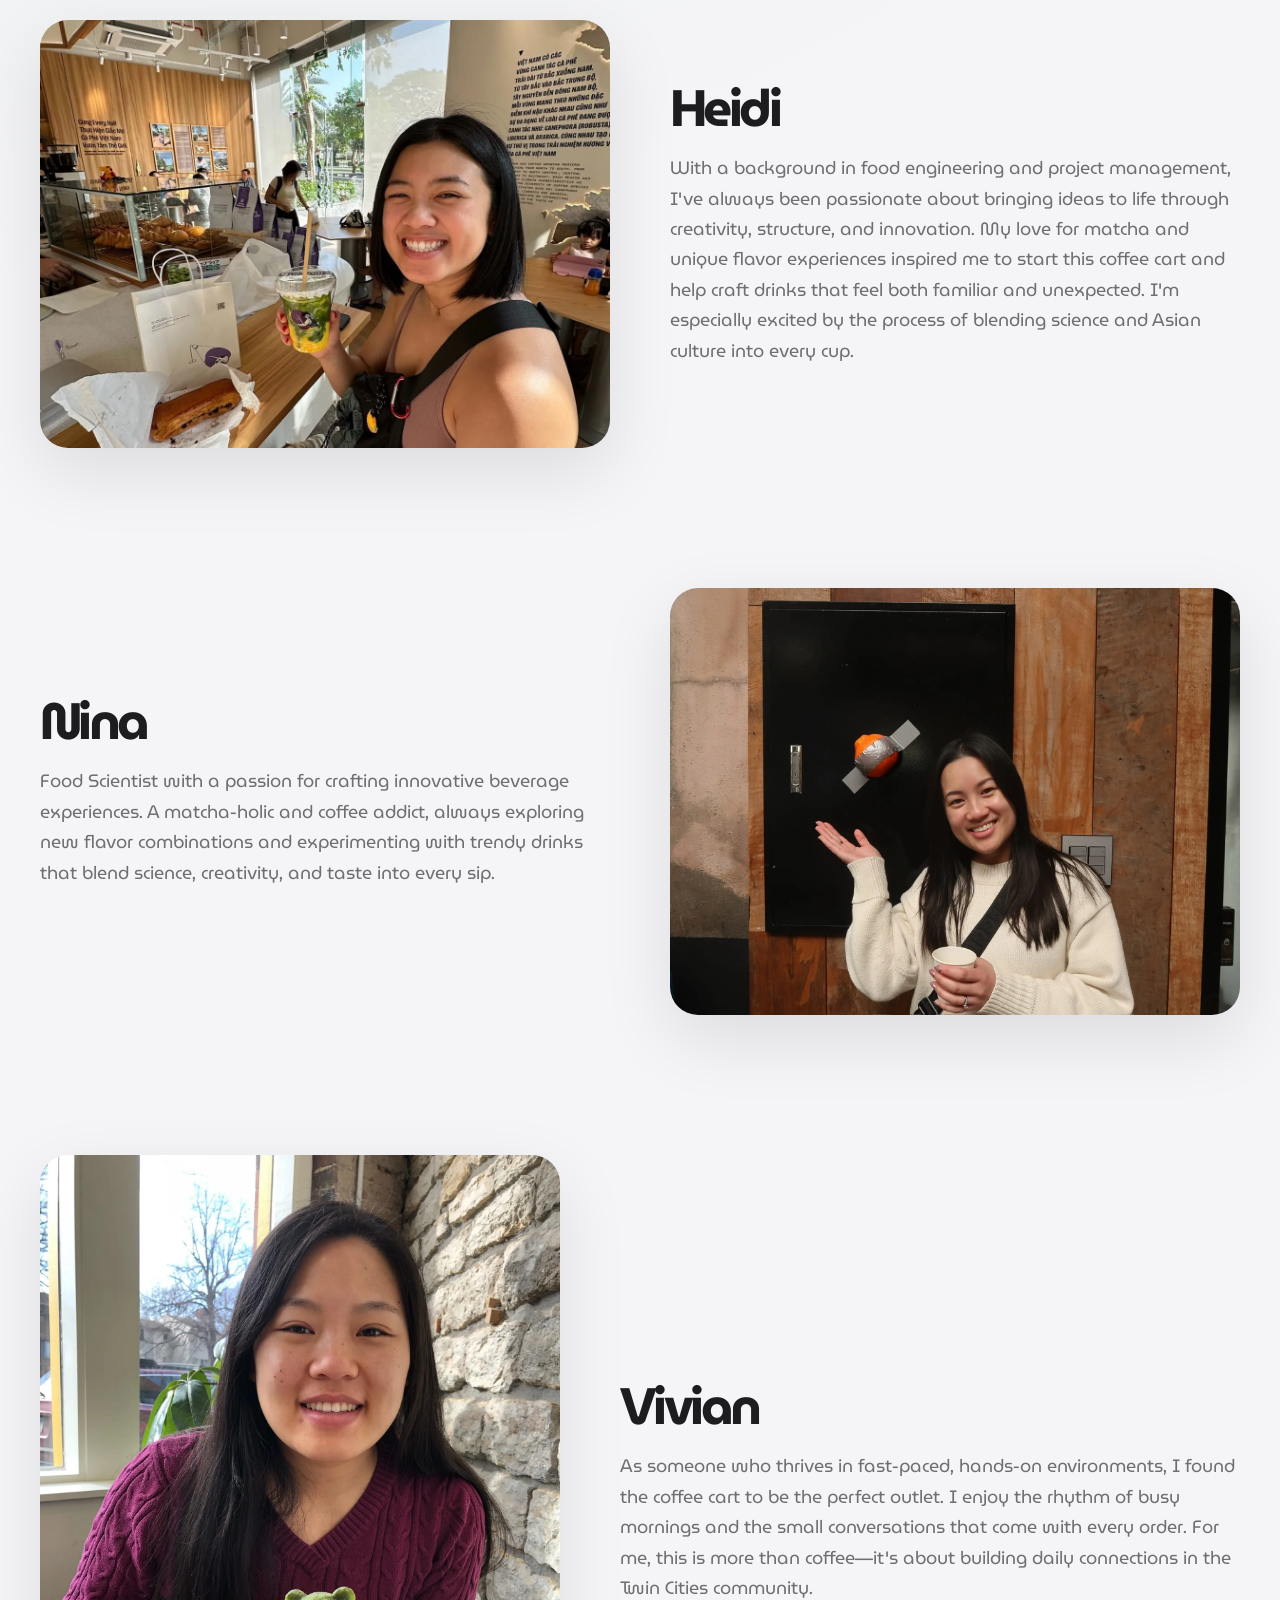
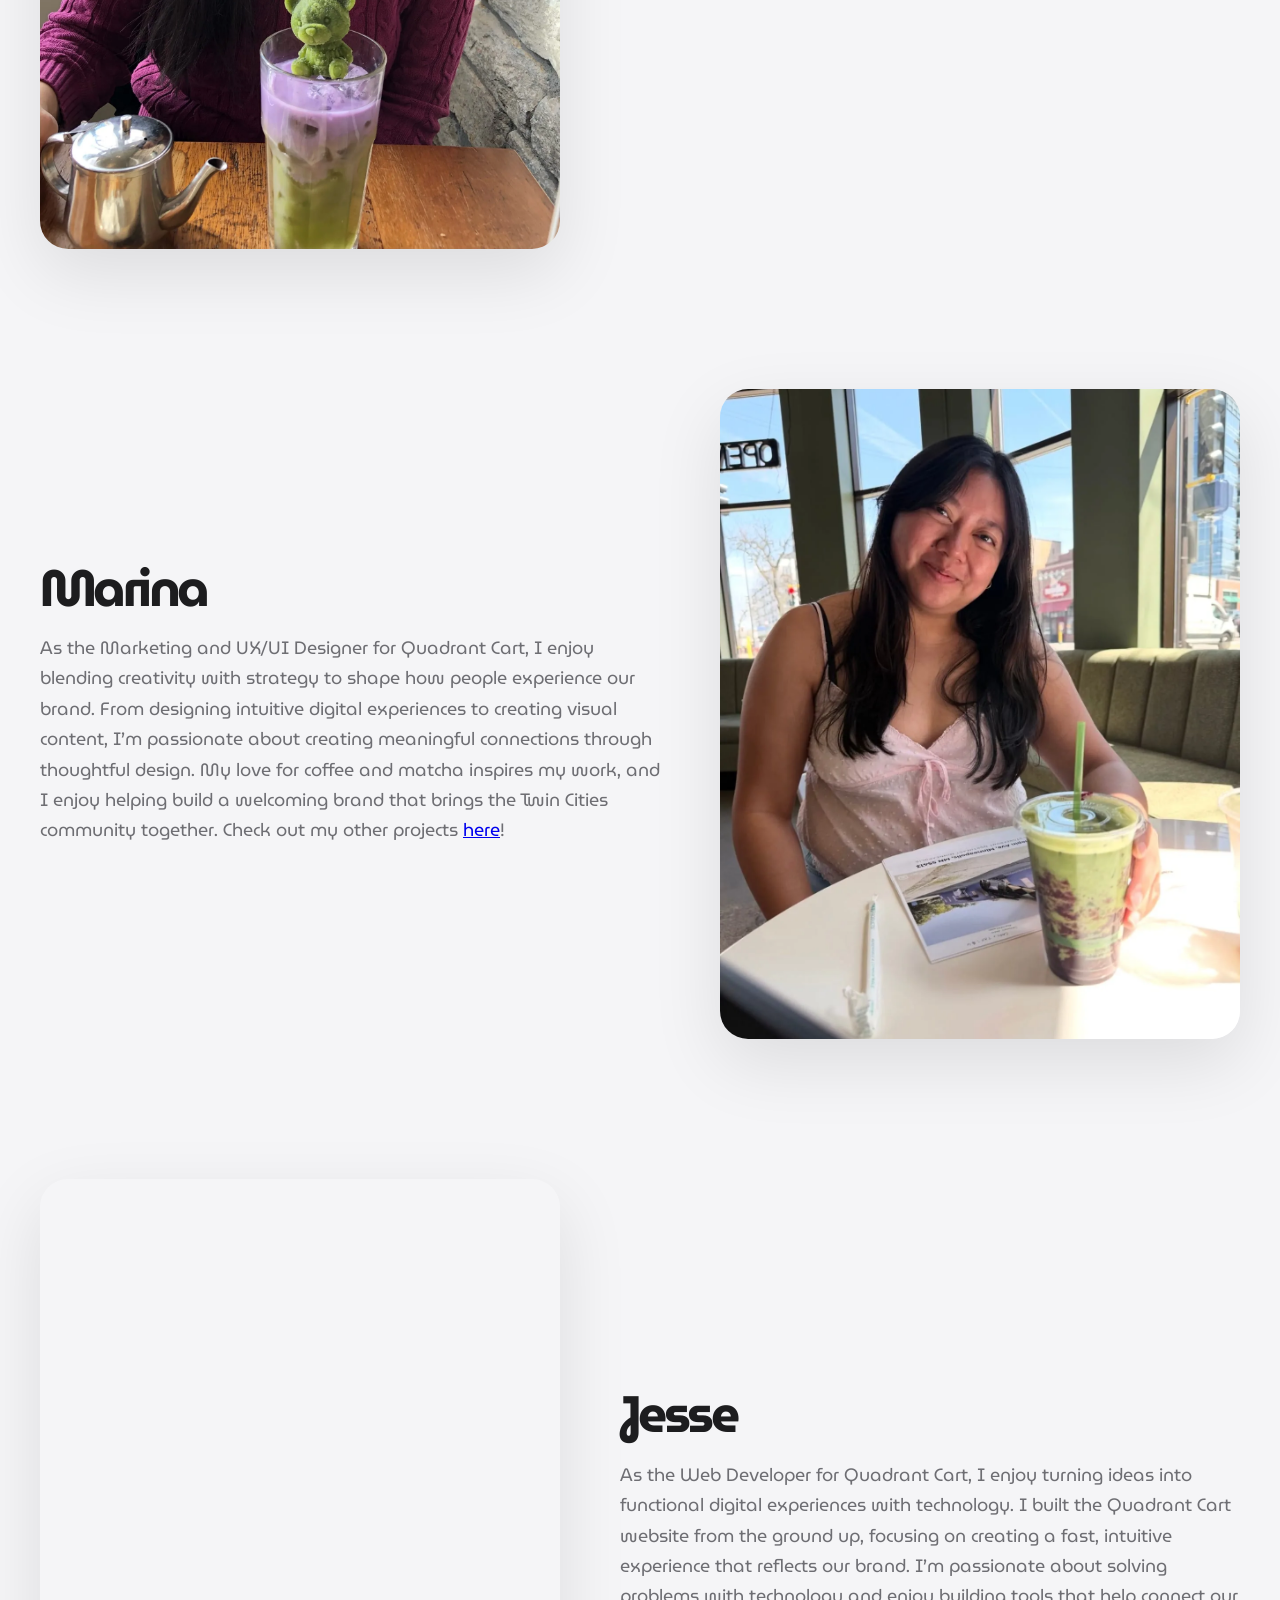
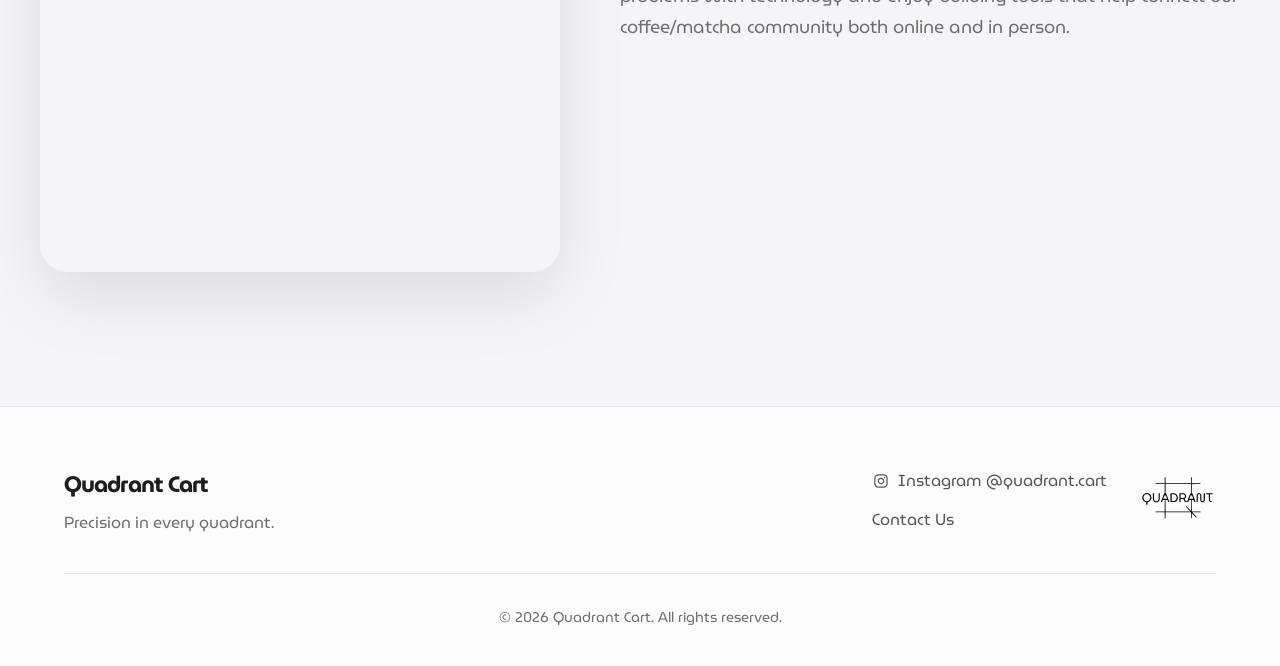
==== commit 6534ced0: "Update about page and add images" ====
--- a/about.html
+++ b/about.html
@@ -176,7 +176,13 @@
         <div class="about-right">
             <h2>Marina</h2>
             <p>
+                
                 As the Marketing and UX/UI Designer for Quadrant Cart, I enjoy blending creativity with strategy to shape how people experience our brand. From designing intuitive digital experiences to creating visual content, I’m passionate about creating meaningful connections through thoughtful design. My love for coffee and matcha inspires my work, and I enjoy helping build a welcoming brand that brings the Twin Cities community together.
+
+                Check out my other projects
+                <a href="https://www.uxmarinaheng.com/" target="_blank" rel="noopener noreferrer">
+                here</a>!
+</p>
 
             </p>
         </div>
